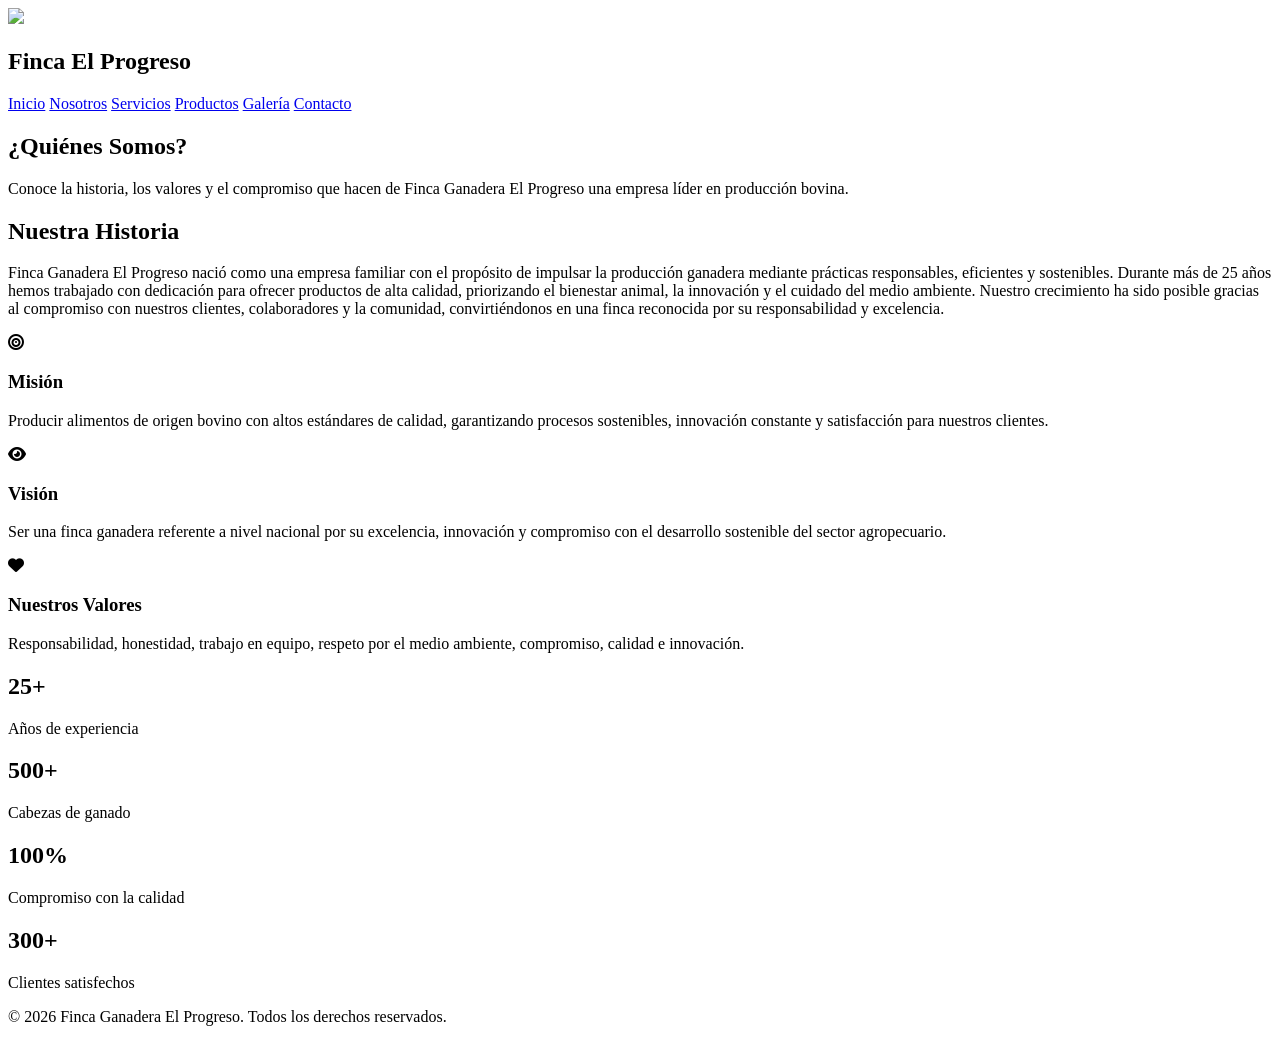
==== html/nosotros.html @ 59b02969 "Add files via upload" ====
<!DOCTYPE html>
<html lang="es">

<head>

    <meta charset="UTF-8">
    <meta name="viewport" content="width=device-width, initial-scale=1.0">

    <title>Nosotros | Finca Ganadera El Progreso</title>

    <link rel="stylesheet" href="css/nosotros.css">

    <link href="https://fonts.googleapis.com/css2?family=Poppins:wght@300;400;500;600;700&display=swap"
        rel="stylesheet">

    <link rel="stylesheet" href="https://cdnjs.cloudflare.com/ajax/libs/font-awesome/6.6.0/css/all.min.css">

</head>

<body>

    <header>

        <div class="logo">

            <img src="images/logo.png" class="logo-img">

            <h2>Finca El Progreso</h2>

        </div>

        <nav>

            <a href="index.html">Inicio</a>
            <a href="nosotros.html" class="activo">Nosotros</a>
            <a href="#">Servicios</a>
            <a href="#">Productos</a>
            <a href="#">Galería</a>
            <a href="#">Contacto</a>

        </nav>

    </header>

    <section class="hero">

        <div class="overlay"></div>

        <div class="hero-texto">

            <h1>¿Quiénes Somos?</h1>

            <p>
                Conoce la historia, los valores y el compromiso que hacen de
                Finca Ganadera El Progreso una empresa líder en producción bovina.
            </p>

        </div>

    </section>

    <section class="contenedor">

        <div class="info">

            <h2>Nuestra Historia</h2>

            <p>

                Finca Ganadera El Progreso nació como una empresa familiar con el propósito de impulsar la producción
                ganadera mediante prácticas responsables, eficientes y sostenibles.

                Durante más de 25 años hemos trabajado con dedicación para ofrecer productos de alta calidad,
                priorizando el bienestar animal, la innovación y el cuidado del medio ambiente.

                Nuestro crecimiento ha sido posible gracias al compromiso con nuestros clientes, colaboradores y la
                comunidad, convirtiéndonos en una finca reconocida por su responsabilidad y excelencia.

            </p>

        </div>

        <div class="mision">

            <div class="card">

                <i class="fa-solid fa-bullseye"></i>

                <h3>Misión</h3>

                <p>

                    Producir alimentos de origen bovino con altos estándares de calidad, garantizando procesos
                    sostenibles, innovación constante y satisfacción para nuestros clientes.

                </p>

            </div>

            <div class="card">

                <i class="fa-solid fa-eye"></i>

                <h3>Visión</h3>

                <p>

                    Ser una finca ganadera referente a nivel nacional por su excelencia, innovación y compromiso con el
                    desarrollo sostenible del sector agropecuario.

                </p>

            </div>

            <div class="card">

                <i class="fa-solid fa-heart"></i>

                <h3>Nuestros Valores</h3>

                <p>

                    Responsabilidad, honestidad, trabajo en equipo, respeto por el medio ambiente, compromiso, calidad e
                    innovación.

                </p>

            </div>

        </div>

    </section>

    <section class="estadisticas">

        <div class="dato">

            <h2>25+</h2>

            <p>Años de experiencia</p>

        </div>

        <div class="dato">

            <h2>500+</h2>

            <p>Cabezas de ganado</p>

        </div>

        <div class="dato">

            <h2>100%</h2>

            <p>Compromiso con la calidad</p>

        </div>

        <div class="dato">

            <h2>300+</h2>

            <p>Clientes satisfechos</p>

        </div>

    </section>

    <footer>

        <p>© 2026 Finca Ganadera El Progreso. Todos los derechos reservados.</p>

    </footer>

</body>

</html>
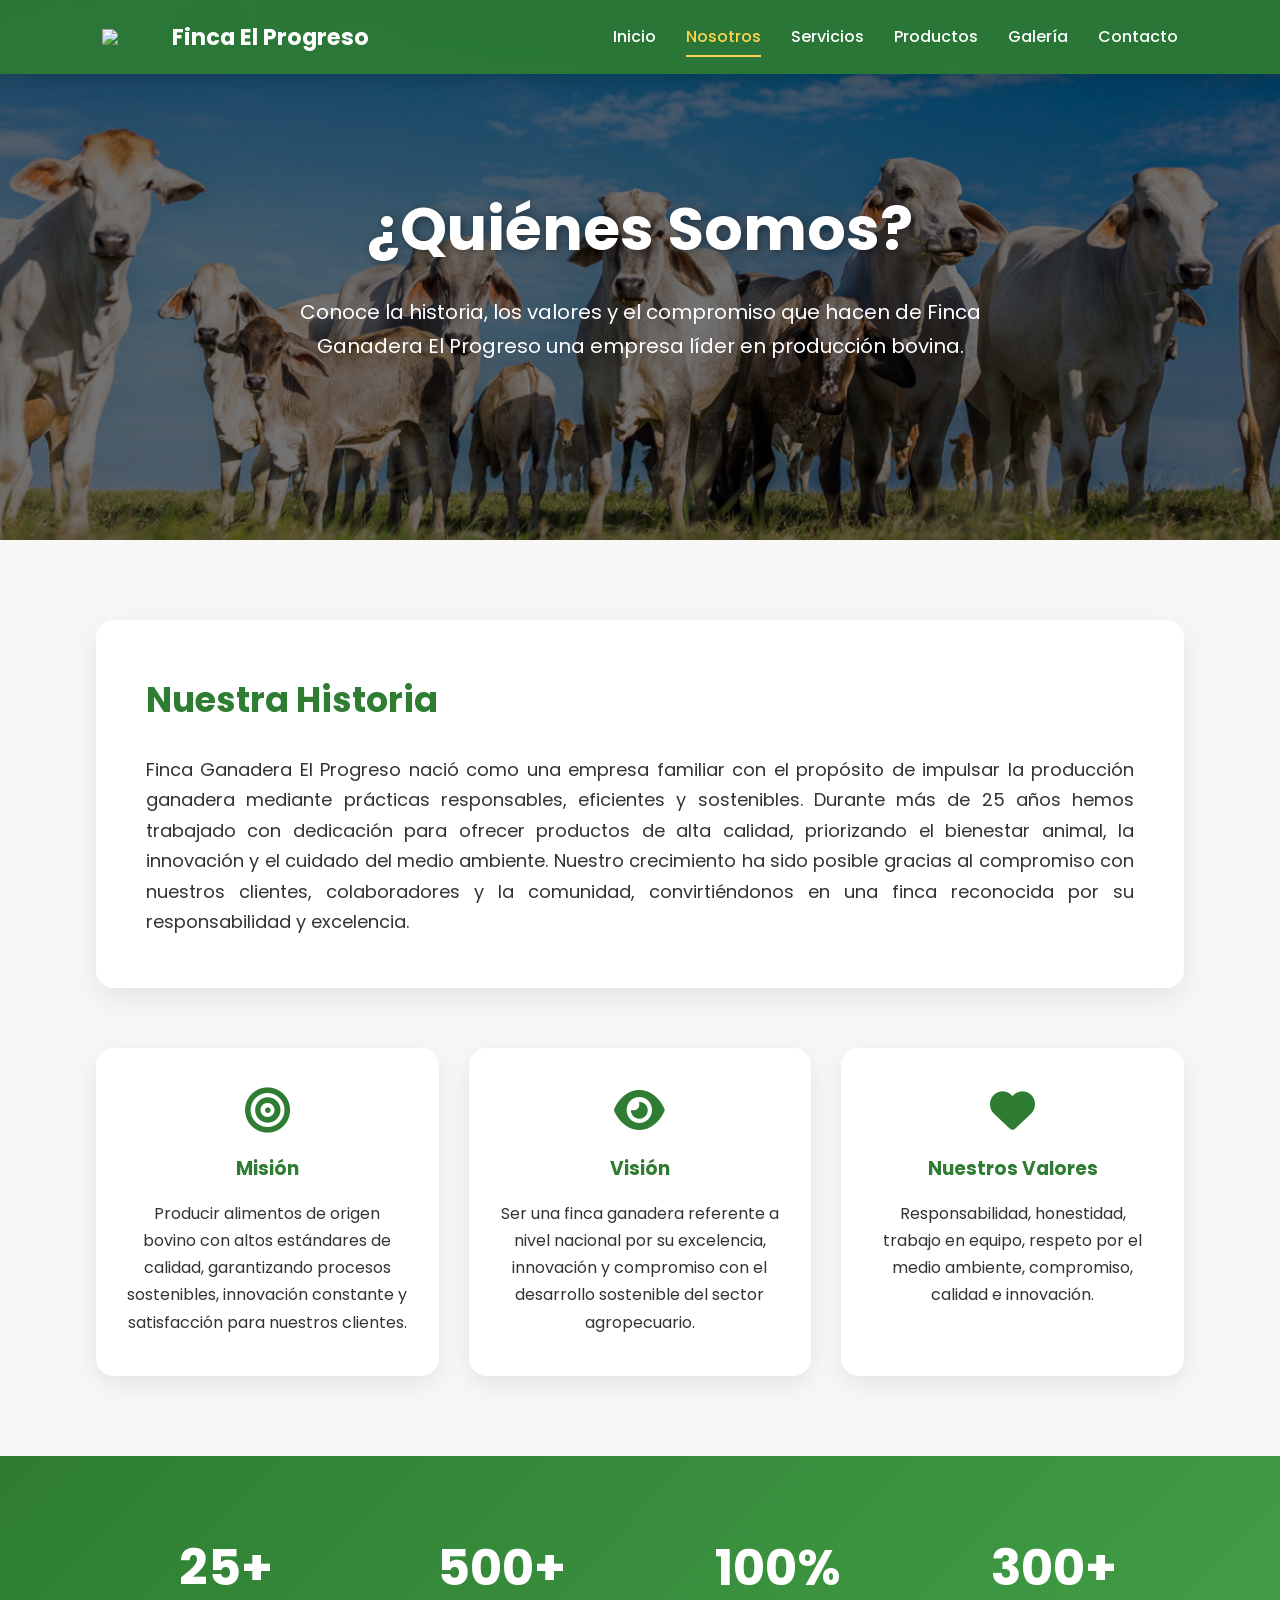
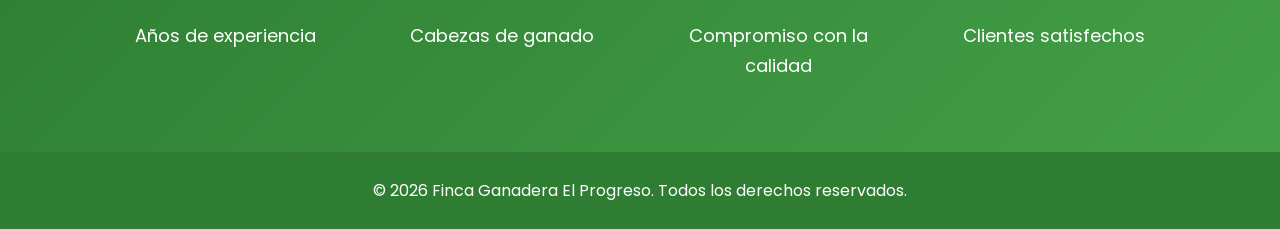
==== commit ff76bac4: "Update nosotros.html" ====
--- a/html/nosotros.html
+++ b/html/nosotros.html
@@ -8,7 +8,7 @@
 
     <title>Nosotros | Finca Ganadera El Progreso</title>
 
-    <link rel="stylesheet" href="css/nosotros.css">
+    <link rel="stylesheet" href="../css/nosotros.css">
 
     <link href="https://fonts.googleapis.com/css2?family=Poppins:wght@300;400;500;600;700&display=swap"
         rel="stylesheet">
@@ -31,7 +31,7 @@
 
         <nav>
 
-            <a href="index.html">Inicio</a>
+            <a href="../index.html">Inicio</a>
             <a href="nosotros.html" class="activo">Nosotros</a>
             <a href="#">Servicios</a>
             <a href="#">Productos</a>
@@ -175,4 +175,4 @@
 
 </body>
 
-</html>+</html>
--- a/css/nosotros.css
+++ b/css/nosotros.css
@@ -0,0 +1,293 @@
+*{
+    margin:0;
+    padding:0;
+    box-sizing:border-box;
+    font-family:'Poppins',sans-serif;
+}
+
+html{
+    scroll-behavior:smooth;
+}
+
+body{
+    background:#f7f8f6;
+    color:#333;
+    line-height:1.7;
+}
+
+/*================ HEADER =================*/
+
+header{
+    position:fixed;
+    top:0;
+    left:0;
+    width:100%;
+    display:flex;
+    justify-content:space-between;
+    align-items:center;
+    padding:18px 8%;
+    background:rgba(46,125,50,.90);
+    backdrop-filter:blur(12px);
+    z-index:1000;
+    box-shadow:0 5px 20px rgba(0,0,0,.15);
+}
+
+.logo{
+    display:flex;
+    align-items:center;
+    gap:15px;
+}
+
+.logo-img{
+    width:55px;
+}
+
+.logo h2{
+    color:#fff;
+    font-size:1.4rem;
+    font-weight:700;
+}
+
+nav{
+    display:flex;
+    gap:30px;
+}
+
+nav a{
+    color:white;
+    text-decoration:none;
+    font-weight:500;
+    position:relative;
+    transition:.3s;
+}
+
+nav a::after{
+    content:"";
+    position:absolute;
+    left:0;
+    bottom:-6px;
+    width:0;
+    height:2px;
+    background:#ffd54f;
+    transition:.3s;
+}
+
+nav a:hover,
+nav a.activo{
+    color:#ffd54f;
+}
+
+nav a:hover::after,
+nav a.activo::after{
+    width:100%;
+}
+
+/*================ HERO =================*/
+
+.hero{
+    height:60vh;
+    background:url("../images/ganado.jpg") center center/cover;
+    display:flex;
+    justify-content:center;
+    align-items:center;
+    position:relative;
+}
+
+.overlay{
+    position:absolute;
+    inset:0;
+    background:rgba(0,0,0,.55);
+}
+
+.hero-texto{
+    position:relative;
+    color:white;
+    text-align:center;
+    z-index:2;
+    animation:fadeUp 1s ease;
+}
+
+.hero-texto h1{
+    font-size:60px;
+    margin-bottom:15px;
+    text-shadow:2px 2px 10px rgba(0,0,0,.4);
+}
+
+.hero-texto p{
+    font-size:20px;
+    max-width:700px;
+}
+
+/*================ CONTENIDO =================*/
+
+.contenedor{
+    width:85%;
+    max-width:1200px;
+    margin:80px auto;
+}
+
+.info{
+    background:white;
+    padding:50px;
+    border-radius:18px;
+    box-shadow:0 10px 30px rgba(0,0,0,.08);
+    margin-bottom:60px;
+    animation:fadeUp 1s ease;
+}
+
+.info h2{
+    color:#2e7d32;
+    margin-bottom:25px;
+    font-size:35px;
+}
+
+.info p{
+    font-size:18px;
+    text-align:justify;
+}
+
+/*================ TARJETAS =================*/
+
+.mision{
+    display:grid;
+    grid-template-columns:repeat(auto-fit,minmax(280px,1fr));
+    gap:30px;
+}
+
+.card{
+    background:white;
+    padding:40px 30px;
+    border-radius:18px;
+    text-align:center;
+    transition:.35s;
+    box-shadow:0 8px 25px rgba(0,0,0,.08);
+}
+
+.card:hover{
+    transform:translateY(-10px);
+    box-shadow:0 18px 35px rgba(0,0,0,.15);
+}
+
+.card i{
+    font-size:45px;
+    color:#2e7d32;
+    margin-bottom:20px;
+}
+
+.card h3{
+    margin-bottom:15px;
+    color:#2e7d32;
+}
+
+.card p{
+    font-size:16px;
+}
+
+/*================ ESTADISTICAS =================*/
+
+.estadisticas{
+    background:linear-gradient(135deg,#2e7d32,#43a047);
+    color:white;
+    display:grid;
+    grid-template-columns:repeat(auto-fit,minmax(220px,1fr));
+    gap:30px;
+    padding:70px 8%;
+    text-align:center;
+}
+
+.dato{
+    animation:fadeUp 1.2s ease;
+}
+
+.dato h2{
+    font-size:50px;
+    margin-bottom:10px;
+}
+
+.dato p{
+    font-size:18px;
+}
+
+/*================ FOOTER =================*/
+
+footer{
+    background:#2e7d32;
+    color:white;
+    text-align:center;
+    padding:25px;
+}
+
+/*================ ANIMACIONES =================*/
+
+@keyframes fadeUp{
+
+    from{
+        opacity:0;
+        transform:translateY(40px);
+    }
+
+    to{
+        opacity:1;
+        transform:translateY(0);
+    }
+
+}
+
+/*================ RESPONSIVE =================*/
+
+@media(max-width:900px){
+
+    header{
+        flex-direction:column;
+        gap:20px;
+    }
+
+    nav{
+        flex-wrap:wrap;
+        justify-content:center;
+        gap:18px;
+    }
+
+    .hero-texto h1{
+        font-size:42px;
+    }
+
+    .hero-texto p{
+        font-size:18px;
+        width:90%;
+        margin:auto;
+    }
+
+    .info{
+        padding:35px;
+    }
+
+}
+
+@media(max-width:600px){
+
+    .hero{
+        height:50vh;
+    }
+
+    .hero-texto h1{
+        font-size:34px;
+    }
+
+    .hero-texto p{
+        font-size:16px;
+    }
+
+    .info h2{
+        font-size:28px;
+    }
+
+    .info p{
+        font-size:16px;
+    }
+
+    .dato h2{
+        font-size:40px;
+    }
+
+}
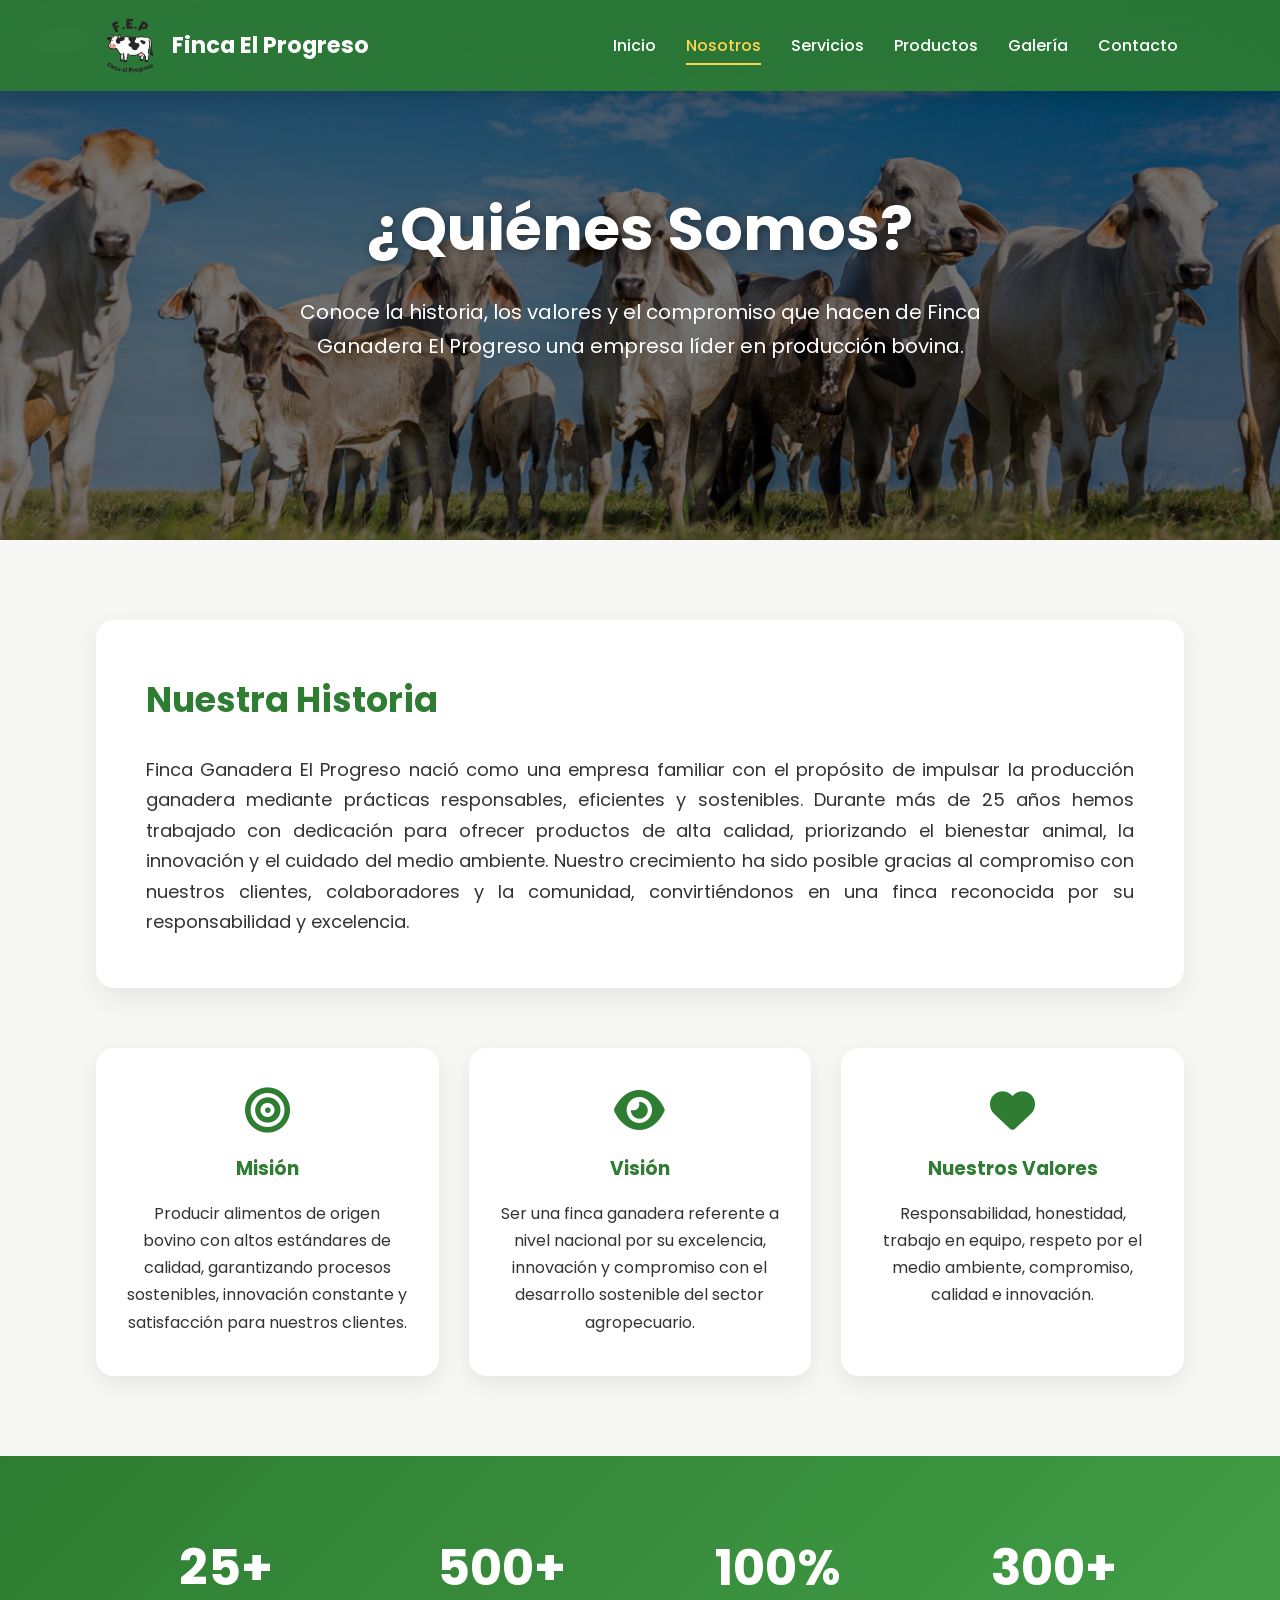
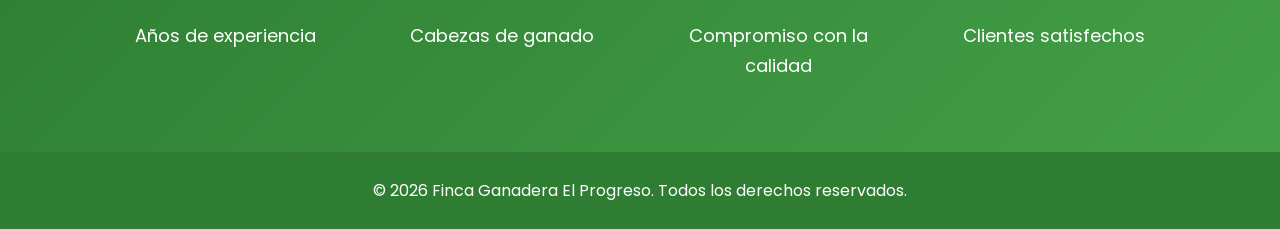
==== commit fad6709e: "Update nosotros.html - Logo visible" ====
--- a/html/nosotros.html
+++ b/html/nosotros.html
@@ -23,7 +23,7 @@
 
         <div class="logo">
 
-            <img src="images/logo.png" class="logo-img">
+            <img src="../images/logo.png" class="logo-img">
 
             <h2>Finca El Progreso</h2>
 
@@ -174,5 +174,4 @@
     </footer>
 
 </body>
-
 </html>
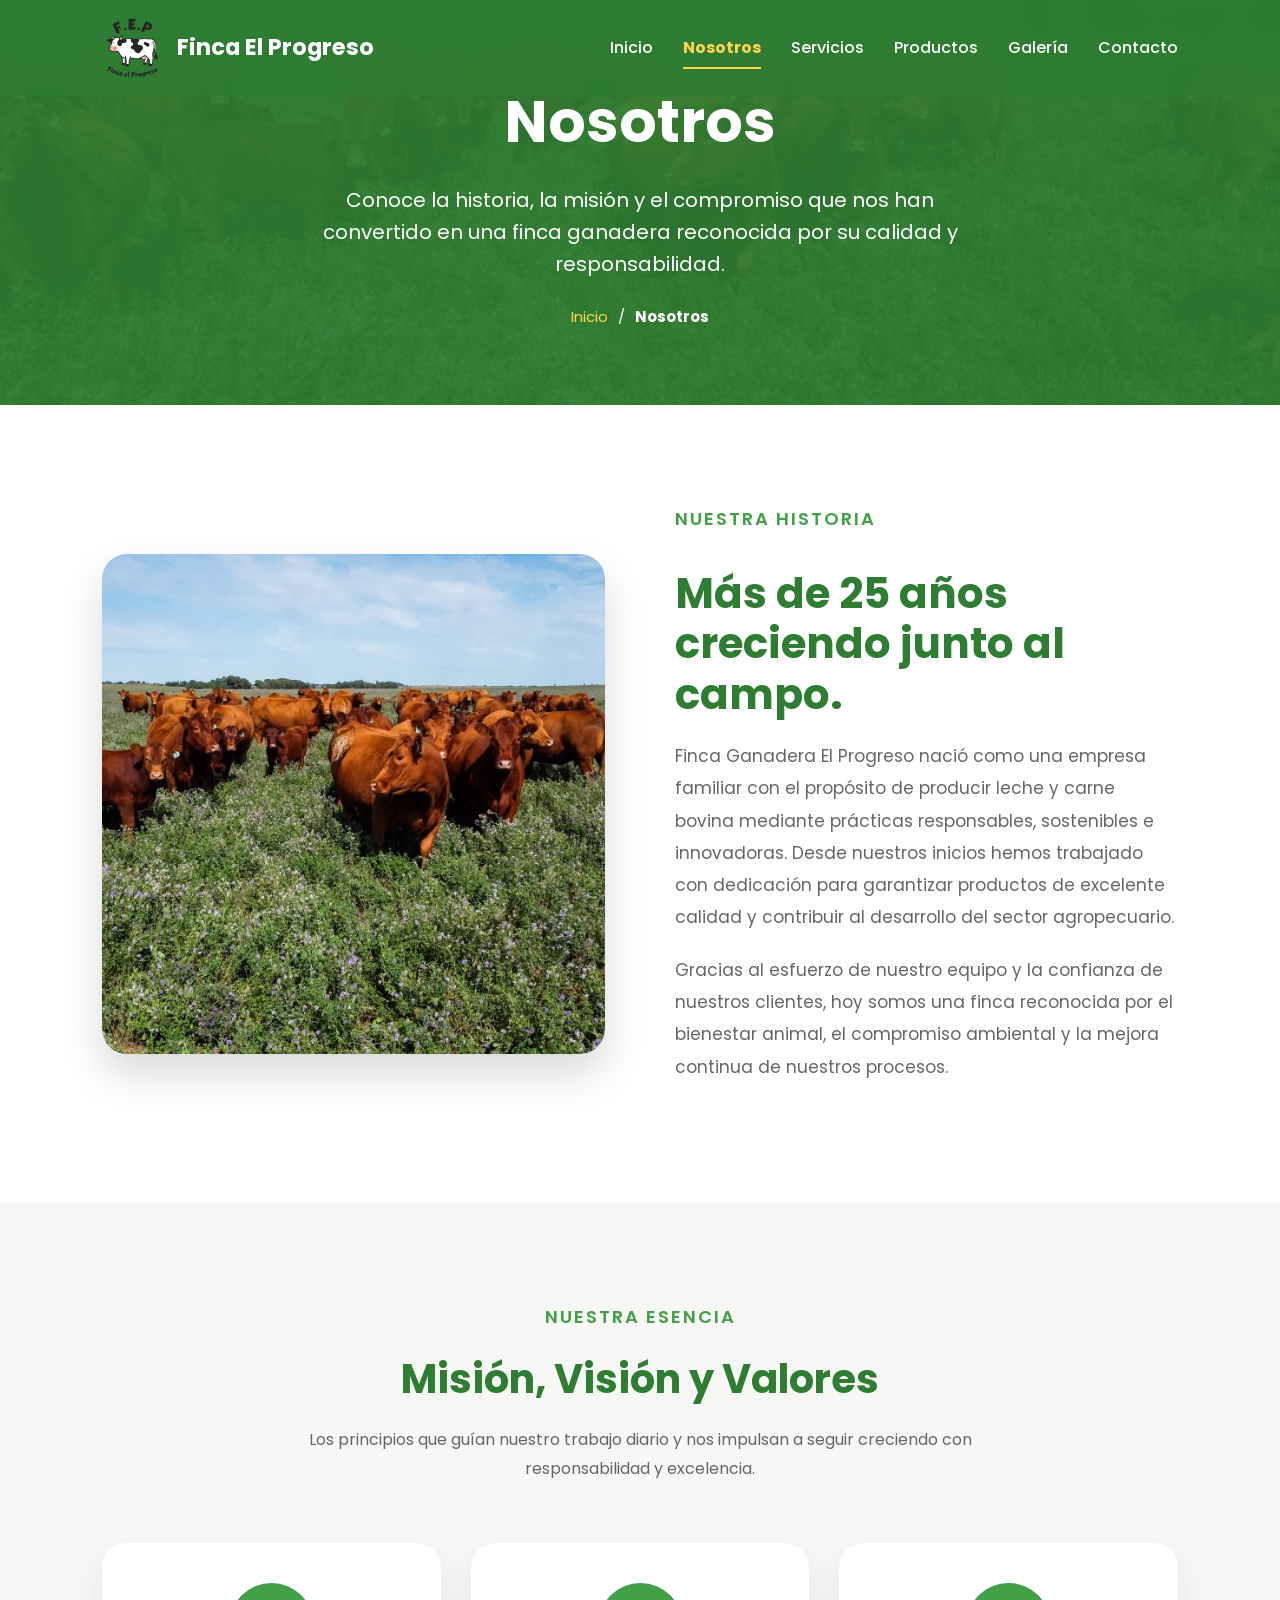
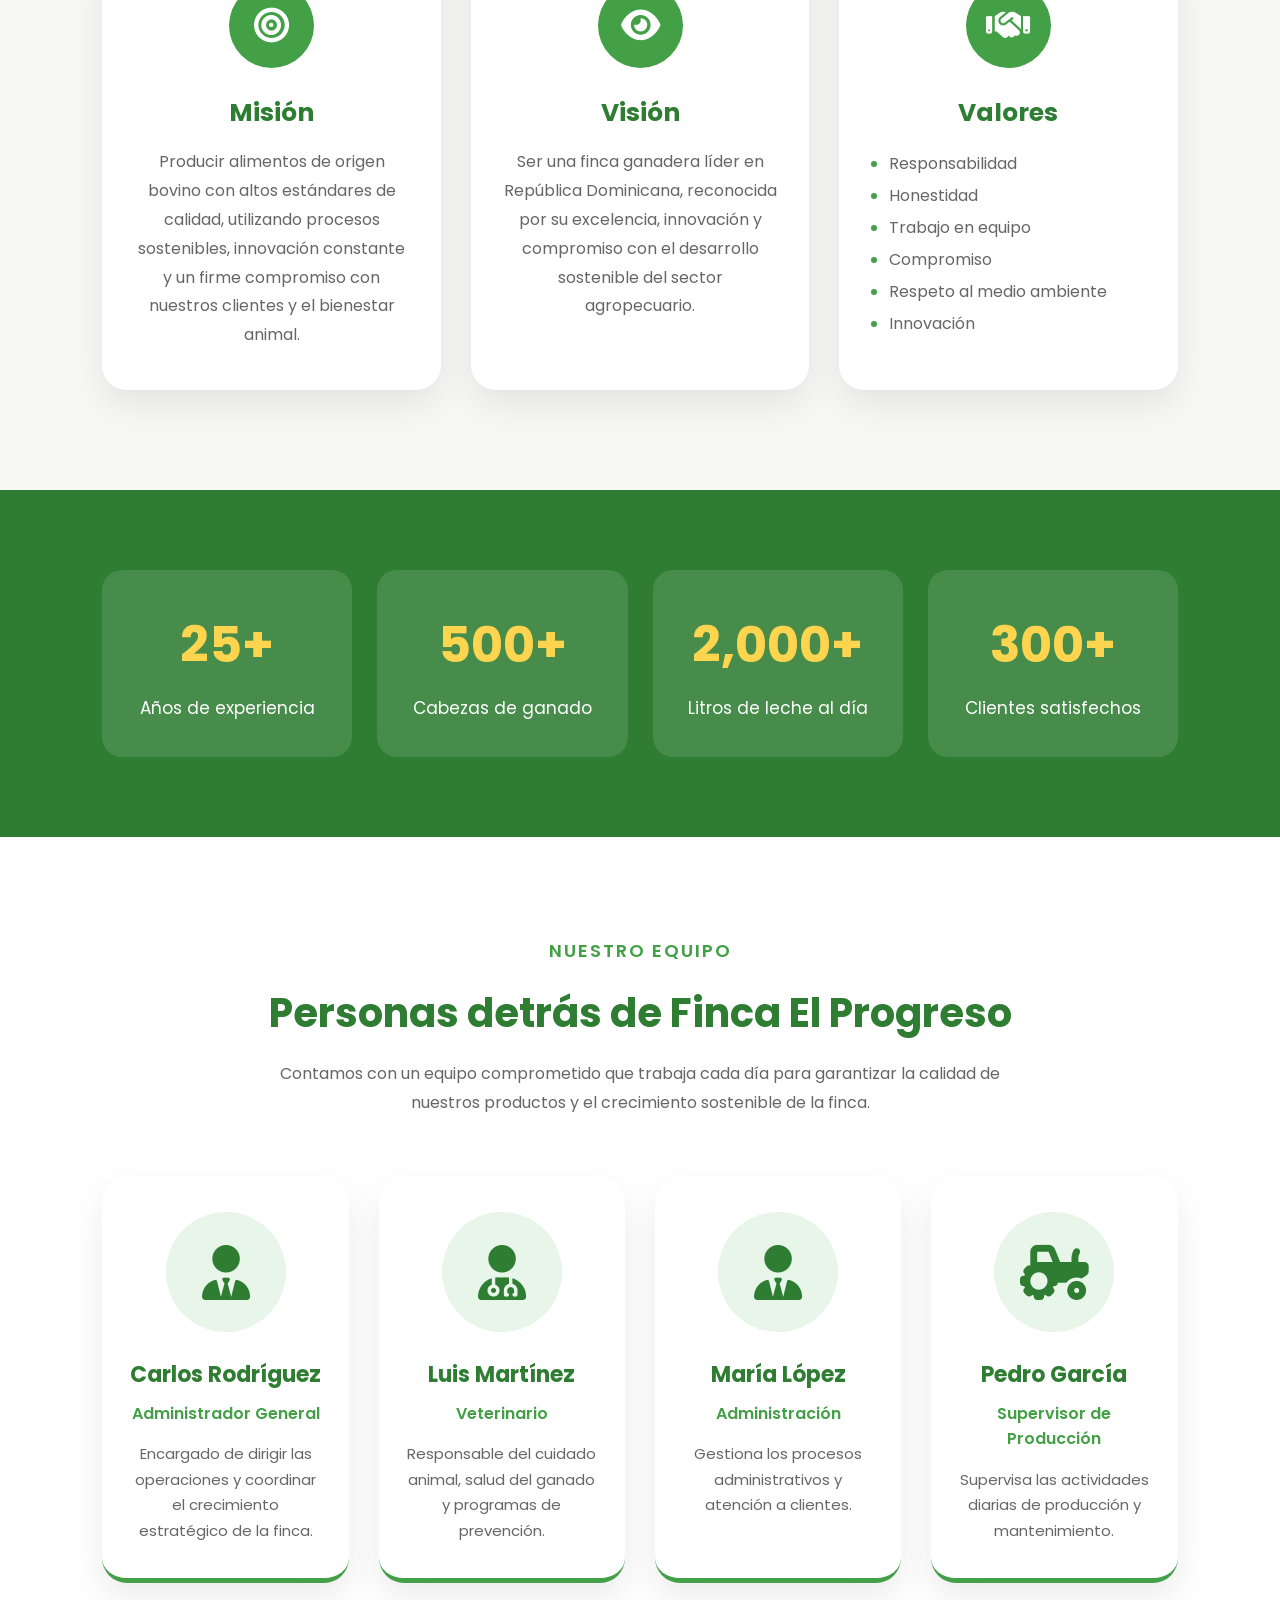
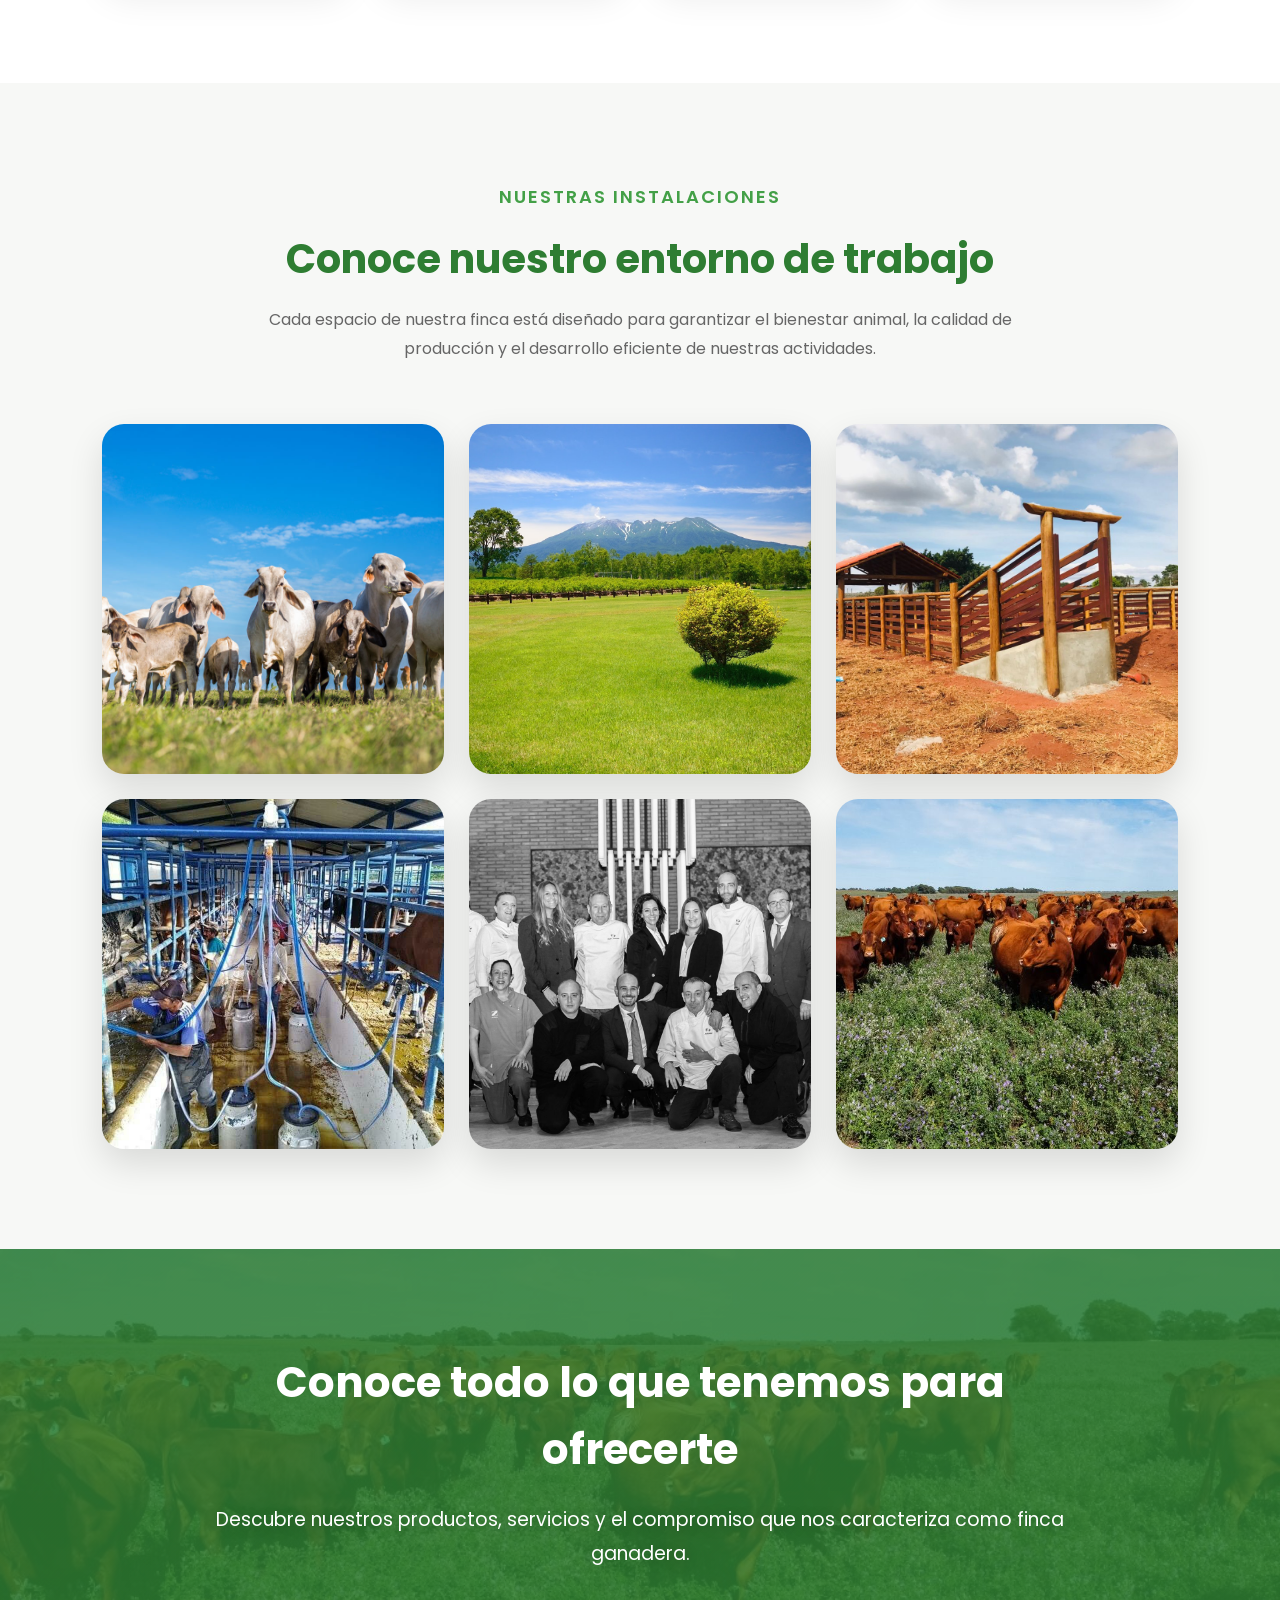
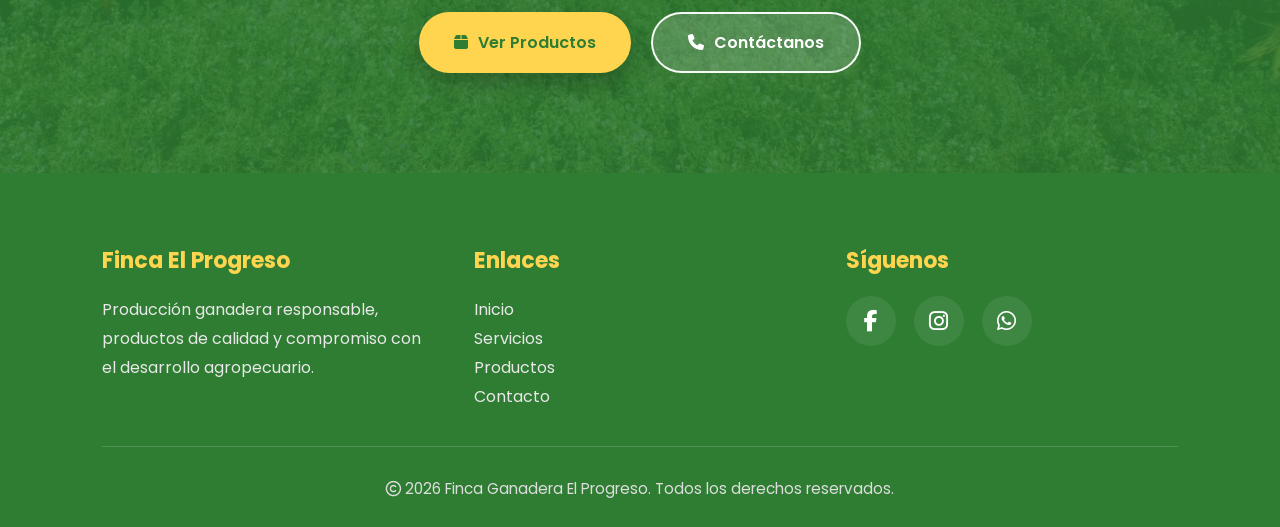
==== commit 7937136e: "Add files via upload" ====
--- a/html/nosotros.html
+++ b/html/nosotros.html
@@ -4,124 +4,503 @@
 <head>
 
     <meta charset="UTF-8">
-    <meta name="viewport" content="width=device-width, initial-scale=1.0">
+
+    <meta name="viewport"
+          content="width=device-width, initial-scale=1.0">
 
     <title>Nosotros | Finca Ganadera El Progreso</title>
 
-    <link rel="stylesheet" href="../css/nosotros.css">
+    <link rel="stylesheet"
+          href="../css/style.css">
 
     <link href="https://fonts.googleapis.com/css2?family=Poppins:wght@300;400;500;600;700&display=swap"
-        rel="stylesheet">
-
-    <link rel="stylesheet" href="https://cdnjs.cloudflare.com/ajax/libs/font-awesome/6.6.0/css/all.min.css">
+          rel="stylesheet">
+
+    <link rel="stylesheet"
+          href="https://cdnjs.cloudflare.com/ajax/libs/font-awesome/6.6.0/css/all.min.css">
 
 </head>
 
 <body>
 
-    <header>
-
-        <div class="logo">
-
-            <img src="../images/logo.png" class="logo-img">
-
-            <h2>Finca El Progreso</h2>
-
-        </div>
-
-        <nav>
+<header>
+
+    <div class="logo">
+
+        <img src="../images/logo.png"
+             class="logo-img">
+
+        <h2>Finca El Progreso</h2>
+
+    </div>
+
+    <nav>
+
+        <a href="../index.html">Inicio</a>
+
+        <a href="nosotros.html"
+           class="activo">Nosotros</a>
+
+        <a href="servicios.html">Servicios</a>
+
+        <a href="productos.html">Productos</a>
+
+        <a href="galeria.html">Galería</a>
+
+        <a href="contacto.html">Contacto</a>
+
+    </nav>
+
+</header>
+
+<!--================ HERO =================-->
+
+<section class="hero-contacto hero-nosotros">
+
+    <div class="overlay"></div>
+
+    <div class="hero-contenido">
+
+        <h1>Nosotros</h1>
+
+        <p>
+
+            Conoce la historia, la misión y el compromiso que nos han convertido
+            en una finca ganadera reconocida por su calidad y responsabilidad.
+
+        </p>
+
+        <div class="breadcrumb">
 
             <a href="../index.html">Inicio</a>
-            <a href="nosotros.html" class="activo">Nosotros</a>
-            <a href="#">Servicios</a>
-            <a href="#">Productos</a>
-            <a href="#">Galería</a>
-            <a href="#">Contacto</a>
-
-        </nav>
-
-    </header>
-
-    <section class="hero">
-
-        <div class="overlay"></div>
-
-        <div class="hero-texto">
-
-            <h1>¿Quiénes Somos?</h1>
-
-            <p>
-                Conoce la historia, los valores y el compromiso que hacen de
-                Finca Ganadera El Progreso una empresa líder en producción bovina.
-            </p>
-
-        </div>
-
-    </section>
-
-    <section class="contenedor">
-
-        <div class="info">
-
-            <h2>Nuestra Historia</h2>
-
-            <p>
-
-                Finca Ganadera El Progreso nació como una empresa familiar con el propósito de impulsar la producción
-                ganadera mediante prácticas responsables, eficientes y sostenibles.
-
-                Durante más de 25 años hemos trabajado con dedicación para ofrecer productos de alta calidad,
-                priorizando el bienestar animal, la innovación y el cuidado del medio ambiente.
-
-                Nuestro crecimiento ha sido posible gracias al compromiso con nuestros clientes, colaboradores y la
-                comunidad, convirtiéndonos en una finca reconocida por su responsabilidad y excelencia.
-
-            </p>
-
-        </div>
-
-        <div class="mision">
-
-            <div class="card">
+
+            <span>/</span>
+
+            <strong>Nosotros</strong>
+
+        </div>
+
+    </div>
+
+</section>
+
+<!--================ HISTORIA =================-->
+
+<section class="historia">
+
+    <div class="historia-imagen">
+
+        <img src="../images/finca.jpg"
+             alt="Nuestra Finca">
+
+    </div>
+
+    <div class="historia-texto">
+
+        <span class="titulo-pequeno">
+
+            Nuestra Historia
+
+        </span>
+
+        <h2>
+
+            Más de 25 años creciendo junto al campo.
+
+        </h2>
+
+        <p>
+
+            Finca Ganadera El Progreso nació como una empresa familiar con el propósito de producir leche y carne bovina mediante prácticas responsables, sostenibles e innovadoras. Desde nuestros inicios hemos trabajado con dedicación para garantizar productos de excelente calidad y contribuir al desarrollo del sector agropecuario.
+
+        </p>
+
+        <p>
+
+            Gracias al esfuerzo de nuestro equipo y la confianza de nuestros clientes, hoy somos una finca reconocida por el bienestar animal, el compromiso ambiental y la mejora continua de nuestros procesos.
+
+        </p>
+
+    </div>
+
+</section>
+<!--================ MISIÓN - VISIÓN - VALORES =================-->
+
+<section class="mvv">
+
+    <div class="titulo-seccion">
+
+        <span>Nuestra Esencia</span>
+
+        <h2>Misión, Visión y Valores</h2>
+
+        <p>
+            Los principios que guían nuestro trabajo diario y nos impulsan a
+            seguir creciendo con responsabilidad y excelencia.
+        </p>
+
+    </div>
+
+    <div class="mvv-grid">
+
+        <div class="mvv-card">
+
+            <div class="mvv-icono">
 
                 <i class="fa-solid fa-bullseye"></i>
 
-                <h3>Misión</h3>
+            </div>
+
+            <h3>Misión</h3>
+
+            <p>
+
+                Producir alimentos de origen bovino con altos estándares de calidad,
+                utilizando procesos sostenibles, innovación constante y un firme
+                compromiso con nuestros clientes y el bienestar animal.
+
+            </p>
+
+        </div>
+
+        <div class="mvv-card">
+
+            <div class="mvv-icono">
+
+                <i class="fa-solid fa-eye"></i>
+
+            </div>
+
+            <h3>Visión</h3>
+
+            <p>
+
+                Ser una finca ganadera líder en República Dominicana,
+                reconocida por su excelencia, innovación y compromiso
+                con el desarrollo sostenible del sector agropecuario.
+
+            </p>
+
+        </div>
+
+        <div class="mvv-card">
+
+            <div class="mvv-icono">
+
+                <i class="fa-solid fa-handshake"></i>
+
+            </div>
+
+            <h3>Valores</h3>
+
+            <ul>
+
+                <li>Responsabilidad</li>
+
+                <li>Honestidad</li>
+
+                <li>Trabajo en equipo</li>
+
+                <li>Compromiso</li>
+
+                <li>Respeto al medio ambiente</li>
+
+                <li>Innovación</li>
+
+            </ul>
+
+        </div>
+
+    </div>
+
+</section>
+
+<!--================ CIFRAS =================-->
+
+<section class="estadisticas-finca">
+
+    <div class="estadistica">
+
+        <h2>25+</h2>
+
+        <span>Años de experiencia</span>
+
+    </div>
+
+    <div class="estadistica">
+
+        <h2>500+</h2>
+
+        <span>Cabezas de ganado</span>
+
+    </div>
+
+    <div class="estadistica">
+
+        <h2>2,000+</h2>
+
+        <span>Litros de leche al día</span>
+
+    </div>
+
+    <div class="estadistica">
+
+        <h2>300+</h2>
+
+        <span>Clientes satisfechos</span>
+
+    </div>
+
+</section>
+<!--================ EQUIPO DE TRABAJO =================-->
+
+<section class="equipo">
+
+    <div class="titulo-seccion">
+
+        <span>Nuestro Equipo</span>
+
+        <h2>Personas detrás de Finca El Progreso</h2>
+
+        <p>
+
+            Contamos con un equipo comprometido que trabaja cada día para
+            garantizar la calidad de nuestros productos y el crecimiento
+            sostenible de la finca.
+
+        </p>
+
+    </div>
+
+
+    <div class="equipo-grid">
+
+
+        <div class="miembro">
+
+
+            <div class="miembro-img">
+
+                <i class="fa-solid fa-user-tie"></i>
+
+            </div>
+
+
+            <h3>
+
+                Carlos Rodríguez
+
+            </h3>
+
+
+            <span>
+
+                Administrador General
+
+            </span>
+
+
+            <p>
+
+                Encargado de dirigir las operaciones y coordinar el crecimiento
+                estratégico de la finca.
+
+            </p>
+
+
+        </div>
+
+
+
+        <div class="miembro">
+
+
+            <div class="miembro-img">
+
+                <i class="fa-solid fa-user-doctor"></i>
+
+            </div>
+
+
+            <h3>
+
+                Luis Martínez
+
+            </h3>
+
+
+            <span>
+
+                Veterinario
+
+            </span>
+
+
+            <p>
+
+                Responsable del cuidado animal, salud del ganado y programas
+                de prevención.
+
+            </p>
+
+
+        </div>
+
+
+
+        <div class="miembro">
+
+
+            <div class="miembro-img">
+
+                <i class="fa-solid fa-user-tie"></i>
+
+            </div>
+
+
+            <h3>
+
+                María López
+
+            </h3>
+
+
+            <span>
+
+                Administración
+
+            </span>
+
+
+            <p>
+
+                Gestiona los procesos administrativos y atención a clientes.
+
+            </p>
+
+
+        </div>
+
+
+
+        <div class="miembro">
+
+
+            <div class="miembro-img">
+
+                <i class="fa-solid fa-tractor"></i>
+
+            </div>
+
+
+            <h3>
+
+                Pedro García
+
+            </h3>
+
+
+            <span>
+
+                Supervisor de Producción
+
+            </span>
+
+
+            <p>
+
+                Supervisa las actividades diarias de producción y mantenimiento.
+
+            </p>
+
+
+        </div>
+
+
+    </div>
+
+
+</section>
+<!--================ GALERÍA DE INSTALACIONES =================-->
+
+<section class="galeria-finca">
+
+
+    <div class="titulo-seccion">
+
+        <span>Nuestras Instalaciones</span>
+
+        <h2>Conoce nuestro entorno de trabajo</h2>
+
+        <p>
+
+            Cada espacio de nuestra finca está diseñado para garantizar
+            el bienestar animal, la calidad de producción y el desarrollo
+            eficiente de nuestras actividades.
+
+        </p>
+
+    </div>
+
+
+
+    <div class="galeria-grid">
+
+
+        <div class="galeria-item">
+
+            <img src="../images/ganado.jpg"
+                 alt="Ganado bovino">
+
+            <div class="galeria-overlay">
+
+                <h3>Ganado Bovino</h3>
 
                 <p>
 
-                    Producir alimentos de origen bovino con altos estándares de calidad, garantizando procesos
-                    sostenibles, innovación constante y satisfacción para nuestros clientes.
+                    Animales criados bajo cuidado y supervisión constante.
 
                 </p>
 
             </div>
 
-            <div class="card">
-
-                <i class="fa-solid fa-eye"></i>
-
-                <h3>Visión</h3>
+        </div>
+
+
+
+        <div class="galeria-item">
+
+            <img src="../images/pastizales.jpg"
+                 alt="Pastizales">
+
+            <div class="galeria-overlay">
+
+                <h3>Pastizales</h3>
 
                 <p>
 
-                    Ser una finca ganadera referente a nivel nacional por su excelencia, innovación y compromiso con el
-                    desarrollo sostenible del sector agropecuario.
+                    Áreas naturales para alimentación saludable del ganado.
 
                 </p>
 
             </div>
 
-            <div class="card">
-
-                <i class="fa-solid fa-heart"></i>
-
-                <h3>Nuestros Valores</h3>
+        </div>
+
+
+
+        <div class="galeria-item">
+
+            <img src="../images/corral.jpg"
+                 alt="Corrales">
+
+            <div class="galeria-overlay">
+
+                <h3>Corrales</h3>
 
                 <p>
 
-                    Responsabilidad, honestidad, trabajo en equipo, respeto por el medio ambiente, compromiso, calidad e
-                    innovación.
+                    Instalaciones preparadas para el manejo adecuado.
 
                 </p>
 
@@ -129,49 +508,255 @@
 
         </div>
 
-    </section>
-
-    <section class="estadisticas">
-
-        <div class="dato">
-
-            <h2>25+</h2>
-
-            <p>Años de experiencia</p>
-
-        </div>
-
-        <div class="dato">
-
-            <h2>500+</h2>
-
-            <p>Cabezas de ganado</p>
-
-        </div>
-
-        <div class="dato">
-
-            <h2>100%</h2>
-
-            <p>Compromiso con la calidad</p>
-
-        </div>
-
-        <div class="dato">
-
-            <h2>300+</h2>
-
-            <p>Clientes satisfechos</p>
-
-        </div>
-
-    </section>
-
-    <footer>
-
-        <p>© 2026 Finca Ganadera El Progreso. Todos los derechos reservados.</p>
-
-    </footer>
+
+
+        <div class="galeria-item">
+
+            <img src="../images/ordeno.jpg"
+                 alt="Proceso de ordeño">
+
+            <div class="galeria-overlay">
+
+                <h3>Ordeño</h3>
+
+                <p>
+
+                    Procesos realizados con higiene y calidad.
+
+                </p>
+
+            </div>
+
+        </div>
+
+
+
+        <div class="galeria-item">
+
+            <img src="../images/equipo.jpg"
+                 alt="Personal trabajando">
+
+            <div class="galeria-overlay">
+
+                <h3>Nuestro Equipo</h3>
+
+                <p>
+
+                    Personas comprometidas con el trabajo diario.
+
+                </p>
+
+            </div>
+
+        </div>
+
+
+
+        <div class="galeria-item">
+
+            <img src="../images/finca.jpg"
+                 alt="Instalaciones">
+
+            <div class="galeria-overlay">
+
+                <h3>Nuestra Finca</h3>
+
+                <p>
+
+                    Un espacio dedicado al crecimiento agropecuario.
+
+                </p>
+
+            </div>
+
+        </div>
+
+
+
+    </div>
+
+
+</section>
+<!--================ CTA FINAL =================-->
+
+<section class="cta-nosotros">
+
+    <div class="cta-contenido">
+
+        <h2>
+
+            Conoce todo lo que tenemos para ofrecerte
+
+        </h2>
+
+
+        <p>
+
+            Descubre nuestros productos, servicios y el compromiso
+            que nos caracteriza como finca ganadera.
+
+        </p>
+
+
+        <div class="cta-botones">
+
+
+            <a href="productos.html"
+               class="btnPrincipal">
+
+                <i class="fa-solid fa-box"></i>
+
+                Ver Productos
+
+            </a>
+
+
+
+            <a href="contacto.html"
+               class="btnSecundario">
+
+                <i class="fa-solid fa-phone"></i>
+
+                Contáctanos
+
+            </a>
+
+
+        </div>
+
+    </div>
+
+</section>
+
+
+
+<!--================ FOOTER =================-->
+
+<footer>
+
+
+    <div class="footer-contenido">
+
+
+        <div>
+
+
+            <h3>
+
+                Finca El Progreso
+
+            </h3>
+
+
+            <p>
+
+                Producción ganadera responsable,
+                productos de calidad y compromiso
+                con el desarrollo agropecuario.
+
+            </p>
+
+
+        </div>
+
+
+
+        <div>
+
+
+            <h3>
+
+                Enlaces
+
+            </h3>
+
+
+            <p>
+
+                Inicio
+
+            </p>
+
+
+            <p>
+
+                Servicios
+
+            </p>
+
+
+            <p>
+
+                Productos
+
+            </p>
+
+
+            <p>
+
+                Contacto
+
+            </p>
+
+
+        </div>
+
+
+
+        <div>
+
+
+            <h3>
+
+                Síguenos
+
+            </h3>
+
+
+            <div class="redes">
+
+
+                <i class="fab fa-facebook-f"></i>
+
+
+                <i class="fab fa-instagram"></i>
+
+
+                <i class="fab fa-whatsapp"></i>
+
+
+            </div>
+
+
+        </div>
+
+
+    </div>
+
+
+
+    <hr>
+
+
+    <p class="copyright">
+
+
+        <i class="fa-regular fa-copyright"></i>
+
+        2026 Finca Ganadera El Progreso.
+        Todos los derechos reservados.
+
+
+    </p>
+
+
+
+</footer>
+
+
+<script src="../js/script.js"></script>
+
 
 </body>
-</html>
+
+</html>
--- a/css/style.css
+++ b/css/style.css
@@ -0,0 +1,2782 @@
+/*==============================
+        RESET GENERAL
+===============================*/
+
+* {
+    margin: 0;
+    padding: 0;
+    box-sizing: border-box;
+    font-family: "Poppins", sans-serif;
+}
+
+html {
+    scroll-behavior: smooth;
+}
+
+body {
+    background: #f7f8f6;
+    color: #333;
+    overflow-x: hidden;
+    line-height: 1.6;
+}
+
+img {
+    max-width: 100%;
+    display: block;
+}
+
+a {
+    text-decoration: none;
+}
+
+section {
+    padding: 90px 8%;
+}
+
+/*==============================
+            HEADER
+===============================*/
+
+header {
+
+    position: fixed;
+    top: 0;
+    left: 0;
+    width: 100%;
+
+    display: flex;
+    justify-content: space-between;
+    align-items: center;
+
+    padding: 18px 8%;
+
+    z-index: 999;
+
+    transition: .4s;
+
+    background: rgba(46, 125, 50, .78);
+
+    backdrop-filter: blur(15px);
+
+}
+
+header.scrolled {
+
+    background: rgba(28, 84, 41, .95);
+
+    box-shadow: 0 8px 25px rgba(0, 0, 0, .25);
+
+}
+
+.logo {
+
+    display: flex;
+    align-items: center;
+    gap: 15px;
+
+}
+
+.logo-img {
+
+    width: 60px;
+
+    transition: .4s;
+
+}
+
+.logo:hover .logo-img {
+
+    transform: scale(1.08) rotate(-5deg);
+
+}
+
+.logo h2 {
+
+    color: #fff;
+
+    font-size: 1.4rem;
+
+    font-weight: 700;
+
+}
+
+nav {
+
+    display: flex;
+
+    gap: 30px;
+
+}
+
+nav a {
+
+    color: #fff;
+
+    font-weight: 500;
+
+    position: relative;
+
+    transition: .3s;
+
+}
+
+nav a::after {
+
+    content: "";
+
+    position: absolute;
+
+    left: 0;
+
+    bottom: -8px;
+
+    width: 0;
+
+    height: 2px;
+
+    background: #ffd54f;
+
+    transition: .3s;
+
+}
+
+nav a:hover {
+
+    color: #ffd54f;
+
+}
+
+nav a:hover::after {
+
+    width: 100%;
+
+}
+
+nav a.activo {
+
+    color: #ffd54f;
+
+    font-weight: 700;
+
+}
+
+nav a.activo::after {
+
+    width: 100%;
+
+}
+
+body.servicios-page .cta {
+
+    background:
+        linear-gradient(rgba(34, 88, 39, .75), rgba(75, 167, 98, .75)),
+        url("../images/ganado.jpg") center/cover no-repeat;
+
+}
+
+body.productos-page .cta {
+
+    background:
+        linear-gradient(rgba(34, 88, 39, .75), rgba(75, 167, 98, .75)),
+        url("../images/ganado.jpg") center/cover no-repeat;
+
+}
+
+body.galeria-page .cta {
+
+    background:
+        linear-gradient(rgba(34, 88, 39, .75), rgba(75, 167, 98, .75)),
+        url("../images/ganado.jpg") center/cover no-repeat;
+
+}
+
+body.servicios-page .servicios {
+
+    background: #eef7ed;
+
+}
+
+body.productos-page .productos {
+
+    background: #f7fdf8;
+
+}
+
+body.galeria-page .galeria-finca {
+
+    background: #eef6ef;
+
+}
+
+body.servicios-page .card i {
+
+    background: #2e7d32;
+
+}
+
+body.productos-page .producto {
+
+    background: linear-gradient(180deg, #ffffff 0%, #ecf8ed 100%);
+
+}
+
+body.productos-page .producto h3 {
+
+    color: #2e7d32;
+
+}
+
+body.galeria-page .galeria-item {
+
+    border: 2px solid rgba(255,255,255,.14);
+
+}
+
+body.galeria-page .galeria-overlay {
+
+    background: linear-gradient(transparent, rgba(0,0,0,.86));
+
+}
+
+/*==============================
+            BANNER
+===============================*/
+
+.banner {
+
+    position: relative;
+
+    height: 100vh;
+
+    background: url("../images/ganado.jpg") center center/cover no-repeat;
+
+    display: flex;
+
+    justify-content: center;
+
+    align-items: center;
+
+    overflow: hidden;
+
+    animation: zoomBanner 20s linear infinite alternate;
+
+}
+
+.overlay {
+
+    position: absolute;
+
+    inset: 0;
+
+    background: linear-gradient(120deg,
+
+            rgba(10, 25, 10, .75),
+
+            rgba(40, 90, 40, .45),
+
+            rgba(0, 0, 0, .40));
+
+}
+
+/*==============================
+        HERO CONTENT
+===============================*/
+
+.contenido {
+
+    position: relative;
+
+    z-index: 5;
+
+    max-width: 850px;
+
+    text-align: center;
+
+    color: #fff;
+
+    padding: 60px;
+
+    border-radius: 25px;
+
+    background: rgba(255, 255, 255, .10);
+
+    backdrop-filter: blur(20px);
+
+    border: 1px solid rgba(255, 255, 255, .15);
+
+    box-shadow: 0 25px 50px rgba(0, 0, 0, .35);
+
+    animation: fadeUp 1s;
+
+}
+
+.badge {
+
+    display: inline-flex;
+
+    align-items: center;
+
+    gap: 10px;
+
+    background: #43a047;
+
+    padding: 10px 24px;
+
+    border-radius: 50px;
+
+    font-size: .95rem;
+
+    margin-bottom: 30px;
+
+}
+
+.contenido h1 {
+
+    font-size: 65px;
+
+    line-height: 1.1;
+
+    margin-bottom: 25px;
+
+    text-shadow: 3px 3px 12px rgba(0, 0, 0, .30);
+
+}
+
+.contenido p {
+
+    font-size: 20px;
+
+    color: #f2f2f2;
+
+    margin-bottom: 40px;
+
+}
+
+/*==============================
+            BOTONES
+===============================*/
+
+.botones {
+
+    display: flex;
+
+    justify-content: center;
+
+    gap: 20px;
+
+    flex-wrap: wrap;
+
+}
+
+.btnPrincipal {
+
+    background: linear-gradient(135deg, #4CAF50, #2E7D32);
+
+    color: #fff;
+
+    padding: 16px 35px;
+
+    border-radius: 50px;
+
+    font-weight: 600;
+
+    transition: .35s;
+
+    box-shadow: 0 10px 25px rgba(0, 0, 0, .25);
+
+}
+
+.btnPrincipal:hover {
+
+    transform: translateY(-5px);
+
+}
+
+.btnSecundario {
+
+    background: #fff;
+
+    color: #2E7D32;
+
+    padding: 16px 35px;
+
+    border-radius: 50px;
+
+    font-weight: 600;
+
+    transition: .35s;
+
+}
+
+.btnSecundario:hover {
+
+    background: #ffd54f;
+
+}
+
+/*==============================
+        ESTADISTICAS
+===============================*/
+
+.estadisticas {
+
+    margin-top: 50px;
+
+    display: flex;
+
+    justify-content: center;
+
+    gap: 55px;
+
+    flex-wrap: wrap;
+
+}
+
+.estadisticas div {
+
+    text-align: center;
+
+}
+
+.estadisticas h2 {
+
+    color: #ffd54f;
+
+    font-size: 38px;
+
+}
+
+.estadisticas p {
+
+    margin-top: 8px;
+
+    font-size: 15px;
+
+    color: #fff;
+
+}
+
+/*==============================
+        SCROLL INDICATOR
+===============================*/
+
+.scroll {
+
+    position: absolute;
+
+    bottom: 35px;
+
+    left: 50%;
+
+    transform: translateX(-50%);
+
+    color: #fff;
+
+    font-size: 38px;
+
+    animation: upDown 1.8s infinite;
+
+    z-index: 10;
+
+}
+
+.wave {
+
+    position: absolute;
+
+    bottom: -5px;
+
+    left: 0;
+
+    width: 100%;
+
+    z-index: 2;
+
+}
+
+.wave svg {
+
+    display: block;
+
+}
+
+/*==============================
+        RESUMEN
+===============================*/
+
+.resumen {
+
+    background: #fff;
+
+    text-align: center;
+
+}
+
+.contenedor {
+
+    max-width: 900px;
+
+    margin: auto;
+
+}
+
+.titulo-pequeno {
+
+    display: inline-block;
+
+    color: #2e7d32;
+
+    font-weight: 600;
+
+    margin-bottom: 15px;
+
+    text-transform: uppercase;
+
+    letter-spacing: 2px;
+
+}
+
+.resumen h2 {
+
+    font-size: 42px;
+
+    color: #1f3d22;
+
+    margin-bottom: 25px;
+
+}
+
+.resumen p {
+
+    font-size: 18px;
+
+    color: #666;
+
+    line-height: 1.9;
+
+}
+
+/*==============================
+        TITULOS
+===============================*/
+
+.titulo-seccion {
+
+    text-align: center;
+
+    margin-bottom: 60px;
+
+}
+
+.titulo-seccion span {
+
+    color: #43a047;
+
+    font-weight: 600;
+
+    text-transform: uppercase;
+
+    letter-spacing: 2px;
+
+}
+
+.titulo-seccion h2 {
+
+    font-size: 42px;
+
+    margin: 15px 0;
+
+    color: #2e7d32;
+
+}
+
+.titulo-seccion p {
+
+    max-width: 750px;
+
+    margin: auto;
+
+    color: #666;
+
+    line-height: 1.8;
+
+}
+
+/*==============================
+        SERVICIOS
+===============================*/
+
+.servicios {
+
+    background: #f7f8f6;
+
+}
+
+.cards {
+
+    display: grid;
+
+    grid-template-columns: repeat(auto-fit, minmax(260px, 1fr));
+
+    gap: 30px;
+
+}
+
+.card {
+
+    background: #fff;
+
+    padding: 35px;
+
+    border-radius: 18px;
+
+    text-align: center;
+
+    transition: .35s;
+
+    box-shadow: 0 10px 25px rgba(0, 0, 0, .08);
+
+}
+
+.card:hover {
+
+    transform: translateY(-10px);
+
+    box-shadow: 0 20px 35px rgba(0, 0, 0, .15);
+
+}
+
+.card i {
+
+    width: 85px;
+
+    height: 85px;
+
+    display: flex;
+
+    justify-content: center;
+
+    align-items: center;
+
+    margin: auto;
+
+    margin-bottom: 25px;
+
+    background: #43a047;
+
+    color: #fff;
+
+    border-radius: 50%;
+
+    font-size: 34px;
+
+}
+
+.card h3 {
+
+    margin-bottom: 15px;
+
+    color: #244826;
+
+}
+
+.card p {
+
+    color: #666;
+
+    line-height: 1.8;
+
+}
+
+/*==============================
+        BOTON VER
+===============================*/
+
+.boton-ver {
+
+    display: inline-block;
+
+    margin-top: 50px;
+
+    background: #2e7d32;
+
+    color: #fff;
+
+    padding: 15px 40px;
+
+    border-radius: 50px;
+
+    font-weight: 600;
+
+    transition: .3s;
+
+}
+
+.boton-ver:hover {
+
+    background: #43a047;
+
+    transform: translateY(-4px);
+
+}
+
+.servicios {
+
+    text-align: center;
+
+}
+
+/*==============================
+        PRODUCTOS
+===============================*/
+
+.productos {
+
+    background: #ffffff;
+
+    text-align: center;
+
+}
+
+.cards-productos {
+
+    display: grid;
+
+    grid-template-columns: repeat(auto-fit, minmax(250px, 1fr));
+
+    gap: 30px;
+
+    margin-top: 50px;
+
+}
+
+.producto {
+
+    background: #fff;
+
+    border-radius: 20px;
+
+    overflow: hidden;
+
+    box-shadow: 0 12px 30px rgba(0, 0, 0, .08);
+
+    transition: .35s;
+
+}
+
+.producto:hover {
+
+    transform: translateY(-10px);
+
+    box-shadow: 0 22px 40px rgba(0, 0, 0, .18);
+
+}
+
+.producto img {
+
+    width: 100%;
+
+    height: 220px;
+
+    object-fit: cover;
+
+    transition: .5s;
+
+}
+
+.producto:hover img {
+
+    transform: scale(1.08);
+
+}
+
+.producto h3 {
+
+    margin-top: 20px;
+
+    color: #2e7d32;
+
+    font-size: 23px;
+
+}
+
+.producto p {
+
+    padding: 15px 20px 30px;
+
+    color: #666;
+
+    line-height: 1.7;
+
+}
+
+/*==============================
+      ¿POR QUÉ ELEGIRNOS?
+===============================*/
+
+.ventajas {
+
+    background: #f5f8f5;
+
+}
+
+.contenedor-ventajas {
+
+    display: grid;
+
+    grid-template-columns: repeat(auto-fit, minmax(240px, 1fr));
+
+    gap: 30px;
+
+    margin-top: 50px;
+
+}
+
+.contenedor-ventajas div {
+
+    background: #fff;
+
+    padding: 40px 30px;
+
+    border-radius: 18px;
+
+    text-align: center;
+
+    transition: .35s;
+
+    box-shadow: 0 10px 25px rgba(0, 0, 0, .08);
+
+}
+
+.contenedor-ventajas div:hover {
+
+    transform: translateY(-10px);
+
+    background: #2e7d32;
+
+}
+
+.contenedor-ventajas div:hover h3,
+
+.contenedor-ventajas div:hover p,
+
+.contenedor-ventajas div:hover i {
+
+    color: #fff;
+
+}
+
+.contenedor-ventajas i {
+
+    font-size: 45px;
+
+    color: #43a047;
+
+    margin-bottom: 20px;
+
+    transition: .3s;
+
+}
+
+.contenedor-ventajas h3 {
+
+    margin-bottom: 15px;
+
+    color: #244826;
+
+}
+
+.contenedor-ventajas p {
+
+    color: #666;
+
+    line-height: 1.7;
+
+    transition: .3s;
+
+}
+
+/*==============================
+            CTA
+===============================*/
+
+.cta {
+
+    text-align: center;
+
+    color: white;
+
+    background:
+
+        linear-gradient(rgba(46, 125, 50, .82),
+
+            rgba(67, 160, 71, .82)),
+
+        url("../images/ganado.jpg") center/cover;
+
+}
+
+.cta h2 {
+
+    font-size: 42px;
+
+    margin-bottom: 20px;
+
+}
+
+.cta p {
+
+    max-width: 750px;
+
+    margin: auto;
+
+    font-size: 19px;
+
+    margin-bottom: 40px;
+
+    color: #f0f0f0;
+
+}
+
+.cta a {
+
+    display: inline-block;
+
+    padding: 18px 42px;
+
+    background: #ffd54f;
+
+    color: #2e7d32;
+
+    border-radius: 50px;
+
+    font-weight: 700;
+
+    transition: .35s;
+
+}
+
+.cta a:hover {
+
+    transform: translateY(-6px);
+
+    box-shadow: 0 15px 35px rgba(0, 0, 0, .30);
+
+}
+
+/*==============================
+    EFECTO GENERAL TARJETAS
+===============================*/
+
+.card,
+.producto,
+.contenedor-ventajas div {
+
+    transition:
+
+        transform .35s,
+
+        box-shadow .35s,
+
+        background .35s;
+
+}
+
+.card:hover i {
+
+    transform: scale(1.15) rotate(8deg);
+
+}
+
+/*==============================
+            FOOTER
+===============================*/
+
+footer {
+
+    background: #2e7d32;
+
+    color: #fff;
+
+    padding: 70px 8% 25px;
+
+}
+
+.footer-contenido {
+
+    display: grid;
+
+    grid-template-columns: repeat(auto-fit, minmax(250px, 1fr));
+
+    gap: 40px;
+
+    margin-bottom: 35px;
+
+}
+
+.footer-contenido h3 {
+
+    margin-bottom: 18px;
+
+    color: #ffd54f;
+
+    font-size: 22px;
+
+}
+
+.footer-contenido p {
+
+    color: #e8e8e8;
+
+    line-height: 1.8;
+
+}
+
+.redes {
+
+    display: flex;
+
+    gap: 18px;
+
+    margin-top: 15px;
+
+}
+
+.redes i {
+
+    width: 50px;
+
+    height: 50px;
+
+    display: flex;
+
+    justify-content: center;
+
+    align-items: center;
+
+    border-radius: 50%;
+
+    background: rgba(255, 255, 255, .08);
+
+    font-size: 22px;
+
+    cursor: pointer;
+
+    transition: .35s;
+
+}
+
+.redes i:hover {
+
+    background: #ffd54f;
+
+    color: #1e4d2b;
+
+    transform: translateY(-6px);
+
+}
+
+footer hr {
+
+    border: none;
+
+    height: 1px;
+
+    background: rgba(255, 255, 255, .15);
+
+    margin: 30px 0;
+
+}
+
+.copyright {
+
+    text-align: center;
+
+    color: #ddd;
+
+    font-size: .95rem;
+
+}
+
+/*==============================
+        ANIMACIONES
+===============================*/
+
+@keyframes fadeUp {
+
+    from {
+
+        opacity: 0;
+
+        transform: translateY(50px);
+
+    }
+
+    to {
+
+        opacity: 1;
+
+        transform: translateY(0);
+
+    }
+
+}
+
+@keyframes zoomBanner {
+
+    from {
+
+        background-size: 100%;
+
+    }
+
+    to {
+
+        background-size: 112%;
+
+    }
+
+}
+
+@keyframes upDown {
+
+    0% {
+
+        transform: translate(-50%, 0);
+
+    }
+
+    50% {
+
+        transform: translate(-50%, 12px);
+
+    }
+
+    100% {
+
+        transform: translate(-50%, 0);
+
+    }
+
+}
+
+/*==============================
+        SCROLLBAR
+===============================*/
+
+::-webkit-scrollbar {
+
+    width: 10px;
+
+}
+
+::-webkit-scrollbar-track {
+
+    background: #e8e8e8;
+
+}
+
+::-webkit-scrollbar-thumb {
+
+    background: #2e7d32;
+
+    border-radius: 20px;
+
+}
+
+::-webkit-scrollbar-thumb:hover {
+
+    background: #43a047;
+
+}
+
+/*==============================
+        RESPONSIVE
+===============================*/
+
+@media(max-width:1000px) {
+
+    header {
+
+        flex-direction: column;
+
+        gap: 20px;
+
+        padding: 20px;
+
+    }
+
+    nav {
+
+        flex-wrap: wrap;
+
+        justify-content: center;
+
+        gap: 18px;
+
+    }
+
+    .contenido {
+
+        padding: 45px 35px;
+
+    }
+
+    .contenido h1 {
+
+        font-size: 48px;
+
+    }
+
+    .estadisticas {
+
+        gap: 35px;
+
+    }
+
+}
+
+@media(max-width:768px) {
+
+    section {
+
+        padding: 70px 6%;
+
+    }
+
+    .contenido {
+
+        width: 95%;
+
+        padding: 35px 25px;
+
+    }
+
+    .contenido h1 {
+
+        font-size: 38px;
+
+    }
+
+    .contenido p {
+
+        font-size: 17px;
+
+    }
+
+    .botones {
+
+        flex-direction: column;
+
+        align-items: center;
+
+    }
+
+    .btnPrincipal,
+
+    .btnSecundario {
+
+        width: 100%;
+
+        max-width: 320px;
+
+        text-align: center;
+
+    }
+
+    .resumen h2,
+
+    .titulo-seccion h2,
+
+    .cta h2 {
+
+        font-size: 32px;
+
+    }
+
+    .estadisticas {
+
+        flex-direction: column;
+
+        gap: 20px;
+
+    }
+
+    .cards,
+
+    .cards-productos,
+
+    .contenedor-ventajas {
+
+        grid-template-columns: 1fr;
+
+    }
+
+}
+
+@media(max-width:480px) {
+
+    .logo h2 {
+
+        font-size: 1.15rem;
+
+    }
+
+    nav a {
+
+        font-size: 15px;
+
+    }
+
+    .badge {
+
+        font-size: .8rem;
+
+        padding: 8px 18px;
+
+    }
+
+    .contenido h1 {
+
+        font-size: 30px;
+
+    }
+
+    .contenido p {
+
+        font-size: 16px;
+
+    }
+
+    .producto img {
+
+        height: 200px;
+
+    }
+
+    .cta h2 {
+
+        font-size: 28px;
+
+    }
+
+    .footer-contenido {
+
+        text-align: center;
+
+    }
+
+    .redes {
+
+        justify-content: center;
+
+    }
+
+}
+/*==================================================
+                HERO CONTACTO
+==================================================*/
+
+.hero-contacto{
+
+    position:relative;
+
+    height:45vh;
+
+    background:url("../images/ganado.jpg") center center/cover no-repeat;
+
+    display:flex;
+
+    justify-content:center;
+
+    align-items:center;
+
+}
+
+.hero-contacto .overlay{
+
+    position:absolute;
+
+    inset:0;
+
+    background:rgba(46,125,50,.70);
+
+}
+
+.hero-contenido{
+
+    position:relative;
+
+    z-index:5;
+
+    color:#fff;
+
+    text-align:center;
+
+}
+
+.hero-contenido h1{
+
+    font-size:58px;
+
+    margin-bottom:15px;
+
+}
+
+.hero-contenido p{
+
+    font-size:20px;
+
+    max-width:650px;
+
+}
+
+/*==================================================
+                CONTACTO
+==================================================*/
+
+.contacto{
+
+    display:grid;
+
+    grid-template-columns:1fr 1.2fr;
+
+    gap:60px;
+
+    padding:90px 8%;
+
+    background:#fff;
+
+}
+
+/*==================================================
+            INFORMACIÓN
+==================================================*/
+
+.info-contacto h2{
+
+    color:#2e7d32;
+
+    margin-bottom:20px;
+
+    font-size:36px;
+
+}
+
+.info-contacto>p{
+
+    color:#666;
+
+    margin-bottom:35px;
+
+    line-height:1.8;
+
+}
+
+.dato{
+
+    display:flex;
+
+    align-items:flex-start;
+
+    gap:18px;
+
+    margin-bottom:30px;
+
+}
+
+.dato i{
+
+    width:60px;
+
+    height:60px;
+
+    background:#43a047;
+
+    color:white;
+
+    border-radius:50%;
+
+    display:flex;
+
+    justify-content:center;
+
+    align-items:center;
+
+    font-size:22px;
+
+    flex-shrink:0;
+
+}
+
+.dato h3{
+
+    color:#2e7d32;
+
+    margin-bottom:5px;
+
+}
+
+.dato p{
+
+    color:#666;
+
+    line-height:1.7;
+
+}
+
+/*==================================================
+                FORMULARIO
+==================================================*/
+
+.formulario{
+
+    background:#fff;
+
+    padding:40px;
+
+    border-radius:20px;
+
+    box-shadow:0 15px 35px rgba(0,0,0,.08);
+
+}
+
+.formulario h2{
+
+    color:#2e7d32;
+
+    margin-bottom:30px;
+
+}
+
+.formulario form{
+
+    display:flex;
+
+    flex-direction:column;
+
+    gap:20px;
+
+}
+
+.formulario input,
+
+.formulario textarea{
+
+    width:100%;
+
+    padding:18px;
+
+    border:2px solid #ddd;
+
+    border-radius:12px;
+
+    outline:none;
+
+    transition:.3s;
+
+    font-size:16px;
+
+}
+
+.formulario input:focus,
+
+.formulario textarea:focus{
+
+    border-color:#43a047;
+
+    box-shadow:0 0 12px rgba(67,160,71,.25);
+
+}
+
+.formulario textarea{
+
+    resize:vertical;
+
+}
+
+.formulario button{
+
+    background:#2e7d32;
+
+    color:white;
+
+    border:none;
+
+    padding:18px;
+
+    border-radius:50px;
+
+    font-size:17px;
+
+    font-weight:600;
+
+    cursor:pointer;
+
+    transition:.35s;
+
+}
+
+.formulario button:hover{
+
+    background:#43a047;
+
+    transform:translateY(-4px);
+
+}
+/*====================================
+        TARJETAS CONTACTO
+====================================*/
+
+.cards-contacto{
+
+    display:grid;
+
+    grid-template-columns:repeat(2,1fr);
+
+    gap:20px;
+
+    margin-top:35px;
+
+}
+
+.contact-card{
+
+    background:#fff;
+
+    padding:30px 20px;
+
+    border-radius:18px;
+
+    text-align:center;
+
+    box-shadow:0 12px 25px rgba(0,0,0,.08);
+
+    transition:.35s;
+
+    border-top:5px solid #43a047;
+
+}
+
+.contact-card:hover{
+
+    transform:translateY(-8px);
+
+    box-shadow:0 20px 35px rgba(0,0,0,.15);
+
+}
+
+.contact-card i{
+
+    width:70px;
+
+    height:70px;
+
+    margin:auto;
+
+    margin-bottom:18px;
+
+    border-radius:50%;
+
+    display:flex;
+
+    justify-content:center;
+
+    align-items:center;
+
+    background:#43a047;
+
+    color:#fff;
+
+    font-size:28px;
+
+    transition:.35s;
+
+}
+
+.contact-card:hover i{
+
+    transform:rotate(10deg) scale(1.08);
+
+    background:#2e7d32;
+
+}
+
+.contact-card h3{
+
+    color:#2e7d32;
+
+    margin-bottom:10px;
+
+    font-size:20px;
+
+}
+
+.contact-card span{
+
+    color:#666;
+
+    line-height:1.6;
+
+    font-size:15px;
+
+}
+/*==================================================
+                HERO NOSOTROS
+==================================================*/
+
+.hero-nosotros{
+
+    background:
+
+    linear-gradient(
+        rgba(46,125,50,.75),
+        rgba(46,125,50,.75)
+    ),
+
+    url("../images/finca.jpg") center/cover;
+
+}
+
+
+.breadcrumb{
+
+    margin-top:25px;
+
+    display:flex;
+
+    justify-content:center;
+
+    gap:10px;
+
+    font-size:15px;
+
+}
+
+
+.breadcrumb a{
+
+    color:#ffd54f;
+
+    text-decoration:none;
+
+}
+
+
+.breadcrumb strong{
+
+    color:white;
+
+}
+
+
+/*==================================================
+                HISTORIA
+==================================================*/
+
+.historia{
+
+    display:grid;
+
+    grid-template-columns:1fr 1fr;
+
+    gap:70px;
+
+    align-items:center;
+
+    padding:100px 8%;
+
+    background:white;
+
+}
+
+
+.historia-imagen{
+
+    overflow:hidden;
+
+    border-radius:25px;
+
+    box-shadow:0 20px 40px rgba(0,0,0,.15);
+
+}
+
+
+.historia-imagen img{
+
+    width:100%;
+
+    height:500px;
+
+    object-fit:cover;
+
+    transition:.5s;
+
+}
+
+
+.historia-imagen:hover img{
+
+    transform:scale(1.08);
+
+}
+
+
+.titulo-pequeno{
+
+    color:#43a047;
+
+    font-weight:600;
+
+    font-size:18px;
+
+}
+
+
+.historia-texto h2{
+
+    font-size:42px;
+
+    color:#2e7d32;
+
+    margin:20px 0;
+
+    line-height:1.2;
+
+}
+
+
+.historia-texto p{
+
+    color:#666;
+
+    line-height:1.9;
+
+    margin-bottom:20px;
+
+    font-size:17px;
+
+}
+
+
+/*==================================================
+        TITULOS DE SECCIONES
+==================================================*/
+
+
+.titulo-seccion{
+
+    text-align:center;
+
+    max-width:800px;
+
+    margin:auto;
+
+}
+
+
+.titulo-seccion span{
+
+    color:#43a047;
+
+    font-weight:600;
+
+    font-size:18px;
+
+}
+
+
+.titulo-seccion h2{
+
+    color:#2e7d32;
+
+    font-size:40px;
+
+    margin:15px 0;
+
+}
+
+
+.titulo-seccion p{
+
+    color:#666;
+
+    line-height:1.8;
+
+}
+
+
+
+/*==================================================
+            MISION VISION VALORES
+==================================================*/
+
+
+.mvv{
+
+    padding:100px 8%;
+
+    background:#f7f8f6;
+
+}
+
+
+.mvv-grid{
+
+    display:grid;
+
+    grid-template-columns:repeat(3,1fr);
+
+    gap:30px;
+
+    margin-top:60px;
+
+}
+
+
+
+.mvv-card{
+
+    background:white;
+
+    padding:40px 30px;
+
+    border-radius:25px;
+
+    text-align:center;
+
+    box-shadow:0 15px 35px rgba(0,0,0,.08);
+
+    transition:.35s;
+
+}
+
+
+.mvv-card:hover{
+
+    transform:translateY(-12px);
+
+    box-shadow:0 25px 45px rgba(0,0,0,.15);
+
+}
+
+
+
+.mvv-icono{
+
+    width:85px;
+
+    height:85px;
+
+    margin:auto;
+
+    margin-bottom:25px;
+
+    border-radius:50%;
+
+    background:#43a047;
+
+    color:white;
+
+    display:flex;
+
+    justify-content:center;
+
+    align-items:center;
+
+    font-size:35px;
+
+    transition:.35s;
+
+}
+
+
+
+.mvv-card:hover .mvv-icono{
+
+    background:#2e7d32;
+
+    transform:rotate(10deg);
+
+}
+
+
+
+.mvv-card h3{
+
+    color:#2e7d32;
+
+    font-size:25px;
+
+    margin-bottom:15px;
+
+}
+
+
+.mvv-card p{
+
+    color:#666;
+
+    line-height:1.8;
+
+}
+
+
+.mvv-card ul{
+
+    text-align:left;
+
+    color:#666;
+
+    line-height:2;
+
+    padding-left:20px;
+
+}
+
+
+.mvv-card li::marker{
+
+    color:#43a047;
+
+}
+/*==================================================
+                ESTADÍSTICAS FINCA
+==================================================*/
+
+.estadisticas-finca{
+
+    display:grid;
+
+    grid-template-columns:repeat(4,1fr);
+
+    gap:25px;
+
+    padding:80px 8%;
+
+    background:#2e7d32;
+
+}
+
+
+.estadistica{
+
+    text-align:center;
+
+    color:white;
+
+    padding:35px 20px;
+
+    background:rgba(255,255,255,.12);
+
+    border-radius:20px;
+
+    backdrop-filter:blur(10px);
+
+    transition:.35s;
+
+}
+
+
+.estadistica:hover{
+
+    transform:translateY(-10px);
+
+    background:rgba(255,255,255,.20);
+
+}
+
+
+.estadistica h2{
+
+    font-size:50px;
+
+    color:#ffd54f;
+
+    margin-bottom:10px;
+
+}
+
+
+.estadistica span{
+
+    font-size:17px;
+
+    color:white;
+
+}
+
+
+/*==================================================
+                EQUIPO
+==================================================*/
+
+.equipo{
+
+    padding:100px 8%;
+
+    background:white;
+
+}
+
+
+
+.equipo-grid{
+
+    display:grid;
+
+    grid-template-columns:repeat(4,1fr);
+
+    gap:30px;
+
+    margin-top:60px;
+
+}
+
+
+
+.miembro{
+
+    background:#fff;
+
+    border-radius:25px;
+
+    padding:35px 25px;
+
+    text-align:center;
+
+    box-shadow:0 15px 35px rgba(0,0,0,.08);
+
+    transition:.35s;
+
+    overflow:hidden;
+
+    border-bottom:5px solid #43a047;
+
+}
+
+
+.miembro:hover{
+
+    transform:translateY(-12px);
+
+    box-shadow:0 25px 45px rgba(0,0,0,.15);
+
+}
+
+
+
+.miembro-img{
+
+    width:120px;
+
+    height:120px;
+
+    border-radius:50%;
+
+    margin:auto;
+
+    margin-bottom:25px;
+
+    background:#e8f5e9;
+
+    display:flex;
+
+    justify-content:center;
+
+    align-items:center;
+
+    color:#2e7d32;
+
+    font-size:55px;
+
+    transition:.35s;
+
+}
+
+
+.miembro:hover .miembro-img{
+
+    background:#43a047;
+
+    color:white;
+
+    transform:scale(1.08);
+
+}
+
+
+
+.miembro h3{
+
+    color:#2e7d32;
+
+    font-size:22px;
+
+    margin-bottom:8px;
+
+}
+
+
+.miembro span{
+
+    display:block;
+
+    color:#43a047;
+
+    font-weight:600;
+
+    margin-bottom:15px;
+
+}
+
+
+
+.miembro p{
+
+    color:#666;
+
+    line-height:1.7;
+
+    font-size:15px;
+
+}
+
+
+
+/*==================================================
+                GALERÍA FINCA
+==================================================*/
+
+
+.galeria-finca{
+
+    padding:100px 8%;
+
+    background:#f7f8f6;
+
+}
+
+
+
+.galeria-grid{
+
+    display:grid;
+
+    grid-template-columns:repeat(3,1fr);
+
+    gap:25px;
+
+    margin-top:60px;
+
+}
+
+
+
+.galeria-item{
+
+    position:relative;
+
+    overflow:hidden;
+
+    height:350px;
+
+    border-radius:22px;
+
+    cursor:pointer;
+
+    box-shadow:0 15px 35px rgba(0,0,0,.12);
+
+}
+
+
+
+.galeria-item img{
+
+    width:100%;
+
+    height:100%;
+
+    object-fit:cover;
+
+    transition:.6s;
+
+}
+
+
+
+.galeria-item:hover img{
+
+    transform:scale(1.15);
+
+}
+
+
+
+.galeria-overlay{
+
+    position:absolute;
+
+    inset:0;
+
+    display:flex;
+
+    flex-direction:column;
+
+    justify-content:flex-end;
+
+    padding:30px;
+
+    color:white;
+
+    background:
+
+    linear-gradient(
+
+        transparent,
+
+        rgba(0,0,0,.75)
+
+    );
+
+    opacity:0;
+
+    transition:.35s;
+
+}
+
+
+
+.galeria-item:hover .galeria-overlay{
+
+    opacity:1;
+
+}
+
+
+
+.galeria-overlay h3{
+
+    font-size:25px;
+
+    margin-bottom:10px;
+
+}
+
+
+
+.galeria-overlay p{
+
+    font-size:15px;
+
+}
+/*==================================================
+                CTA NOSOTROS
+==================================================*/
+
+.cta-nosotros{
+
+    padding:100px 8%;
+
+    text-align:center;
+
+    color:white;
+
+    background:
+
+    linear-gradient(
+
+        rgba(46,125,50,.85),
+
+        rgba(46,125,50,.85)
+
+    ),
+
+    url("../images/finca.jpg") center/cover no-repeat;
+
+}
+
+
+
+.cta-contenido{
+
+    max-width:850px;
+
+    margin:auto;
+
+}
+
+
+
+.cta-contenido h2{
+
+    font-size:42px;
+
+    margin-bottom:20px;
+
+}
+
+
+
+.cta-contenido p{
+
+    font-size:19px;
+
+    color:#ffffff;
+
+    text-shadow: 0 2px 15px rgba(0,0,0,.22);
+
+    line-height:1.8;
+
+    margin-bottom:40px;
+
+}
+
+
+
+.cta-botones{
+
+    display:flex;
+
+    justify-content:center;
+
+    gap:20px;
+
+    flex-wrap:wrap;
+
+}
+
+
+
+.cta-botones .btnPrincipal,
+
+.cta-botones .btnSecundario{
+
+    display:flex;
+
+    align-items:center;
+
+    justify-content:center;
+
+    gap:10px;
+
+    padding:16px 35px;
+
+    border-radius:50px;
+
+    text-decoration:none;
+
+    font-weight:600;
+
+    transition:.35s;
+
+}
+
+
+
+.cta-botones .btnPrincipal{
+
+    background:#ffd54f;
+
+    color:#2e7d32;
+
+}
+
+
+
+.cta-botones .btnSecundario{
+
+    background: rgba(255, 255, 255, 0.16);
+
+    border:2px solid rgba(255,255,255,.95);
+
+    color:white;
+
+}
+
+
+
+.cta-botones .btnPrincipal:hover,
+
+.cta-botones .btnSecundario:hover{
+
+    transform:translateY(-6px);
+
+    box-shadow:0 15px 30px rgba(0,0,0,.25);
+
+}
+
+
+
+.cta-botones .btnSecundario:hover{
+
+    background:white;
+
+    color:#2e7d32;
+
+}
+
+
+.contacto-cta{
+
+    background:#fff;
+
+    color:#111;
+
+    padding:80px 8%;
+
+}
+
+
+.contacto-cta .cta-contenido{
+
+    max-width:820px;
+
+    margin:auto;
+
+}
+
+
+.contacto-cta .cta-contenido h2,
+
+.contacto-cta .cta-contenido p{
+
+    color:#111;
+
+}
+
+
+.contacto-cta .cta-botones a{
+
+    display:inline-flex;
+
+    align-items:center;
+
+    justify-content:center;
+
+    gap:10px;
+
+    padding:16px 28px;
+
+    border-radius:50px;
+
+    background:#2e7d32;
+
+    color:#fff;
+
+    text-decoration:none;
+
+}
+
+
+.contacto-cta .cta-botones a:hover{
+
+    background:#1b5e20;
+
+}
+
+
+.mapa{
+
+    padding:90px 8%;
+
+    background:#f7f8f6;
+
+}
+
+
+.mapa-contenedor{
+
+    margin-top:35px;
+
+    border-radius:22px;
+
+    overflow:hidden;
+
+    box-shadow:0 25px 60px rgba(0,0,0,.12);
+
+}
+
+
+.mapa-contenedor iframe{
+
+    width:100%;
+
+    min-height:520px;
+
+    border:0;
+
+    display:block;
+
+}
+
+
+
+/*==================================================
+                RESPONSIVE NOSOTROS
+==================================================*/
+
+
+@media(max-width:1100px){
+
+
+    .mvv-grid{
+
+        grid-template-columns:repeat(2,1fr);
+
+    }
+
+
+
+    .equipo-grid{
+
+        grid-template-columns:repeat(2,1fr);
+
+    }
+
+
+
+    .galeria-grid{
+
+        grid-template-columns:repeat(2,1fr);
+
+    }
+
+
+
+    .estadisticas-finca{
+
+        grid-template-columns:repeat(2,1fr);
+
+    }
+
+
+}
+
+
+
+@media(max-width:800px){
+
+
+    .historia{
+
+        grid-template-columns:1fr;
+
+        gap:40px;
+
+    }
+
+
+
+    .historia-imagen img{
+
+        height:350px;
+
+    }
+
+
+
+    .historia-texto h2{
+
+        font-size:32px;
+
+    }
+
+
+
+    .mvv-grid,
+
+    .equipo-grid,
+
+    .galeria-grid,
+
+    .estadisticas-finca{
+
+        grid-template-columns:1fr;
+
+    }
+
+
+
+    .titulo-seccion h2{
+
+        font-size:32px;
+
+    }
+
+
+
+    .cta-contenido h2{
+
+        font-size:32px;
+
+    }
+
+
+}
+
+
+
+@media(max-width:500px){
+
+
+    .historia,
+
+    .mvv,
+
+    .equipo,
+
+    .galeria-finca,
+
+    .cta-nosotros{
+
+        padding-left:5%;
+
+        padding-right:5%;
+
+    }
+
+
+
+    .mvv-card{
+
+        padding:30px 20px;
+
+    }
+
+
+
+    .estadistica h2{
+
+        font-size:42px;
+
+    }
+
+
+
+    .miembro{
+
+        padding:30px 20px;
+
+    }
+
+
+
+    .cta-botones{
+
+        flex-direction:column;
+
+    }
+
+
+
+    .btnPrincipal,
+
+    .btnSecundario{
+
+        width:100%;
+
+    }
+
+
+}
